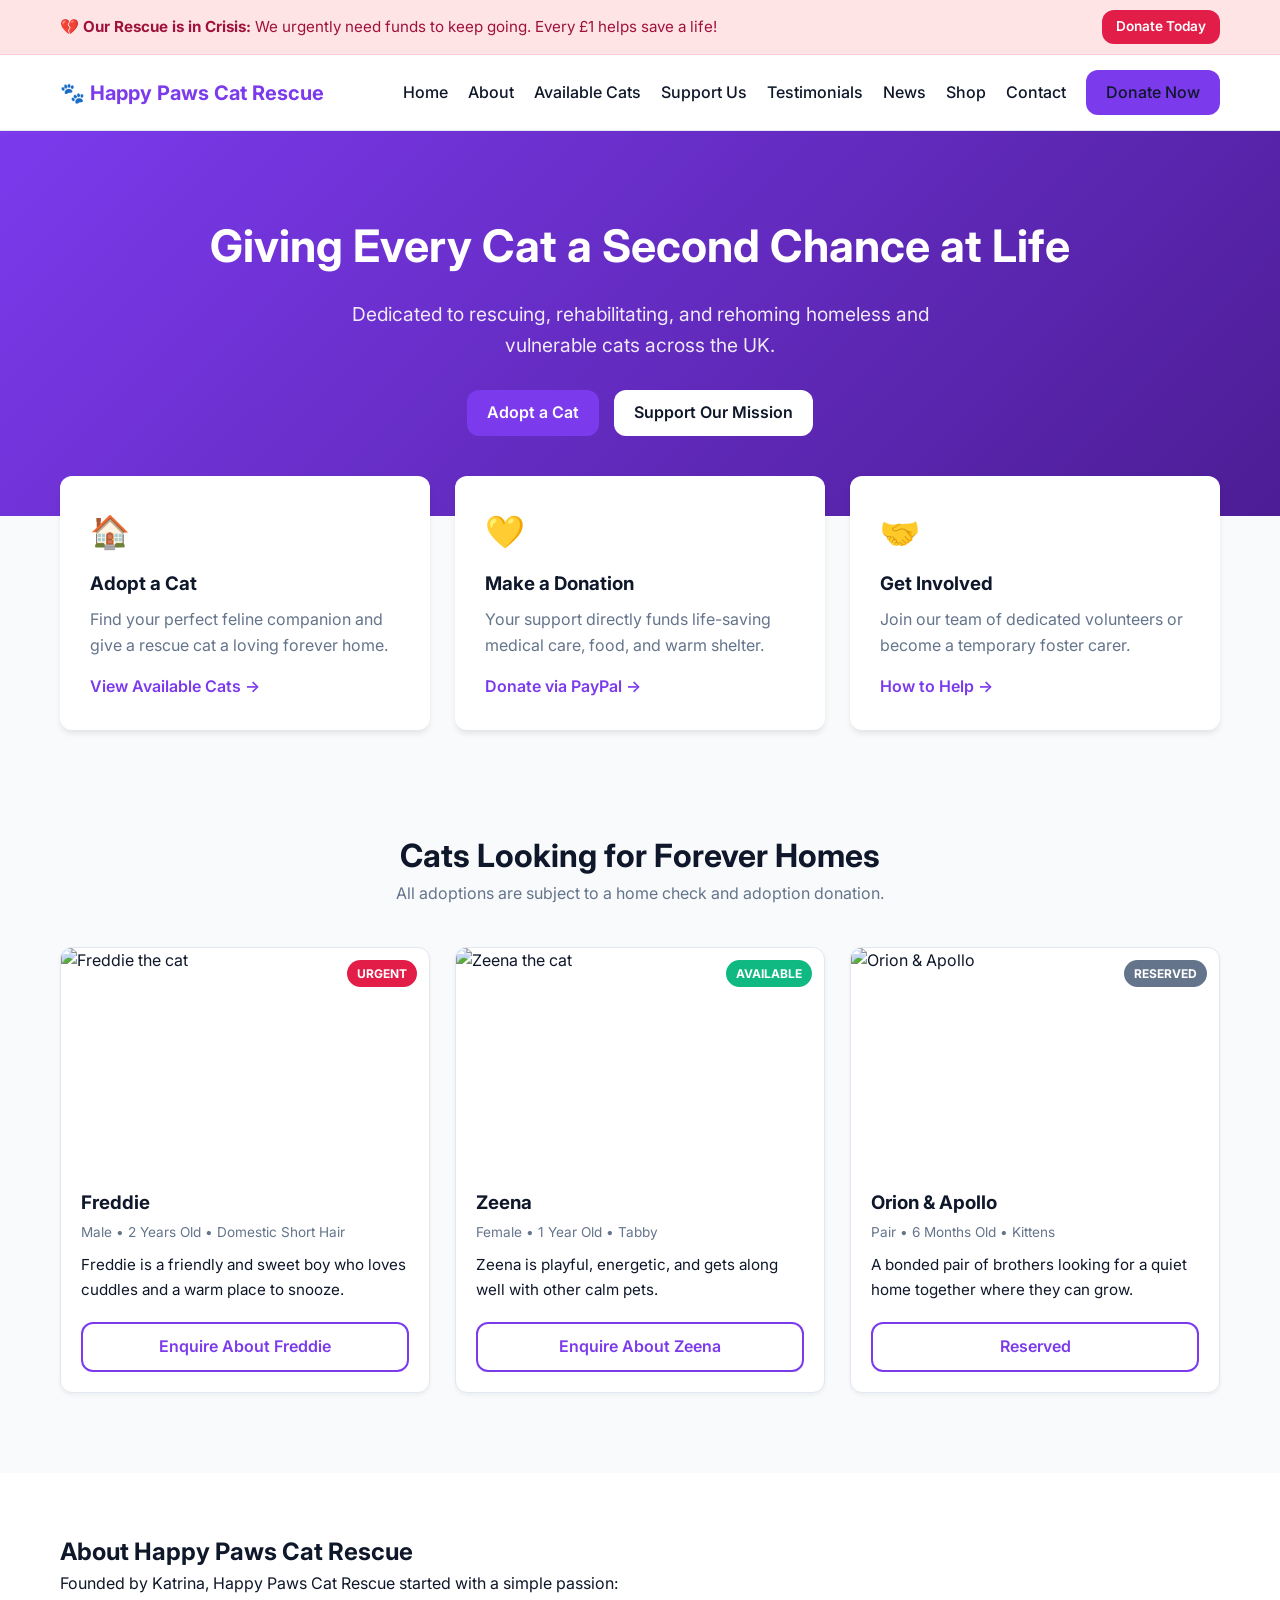
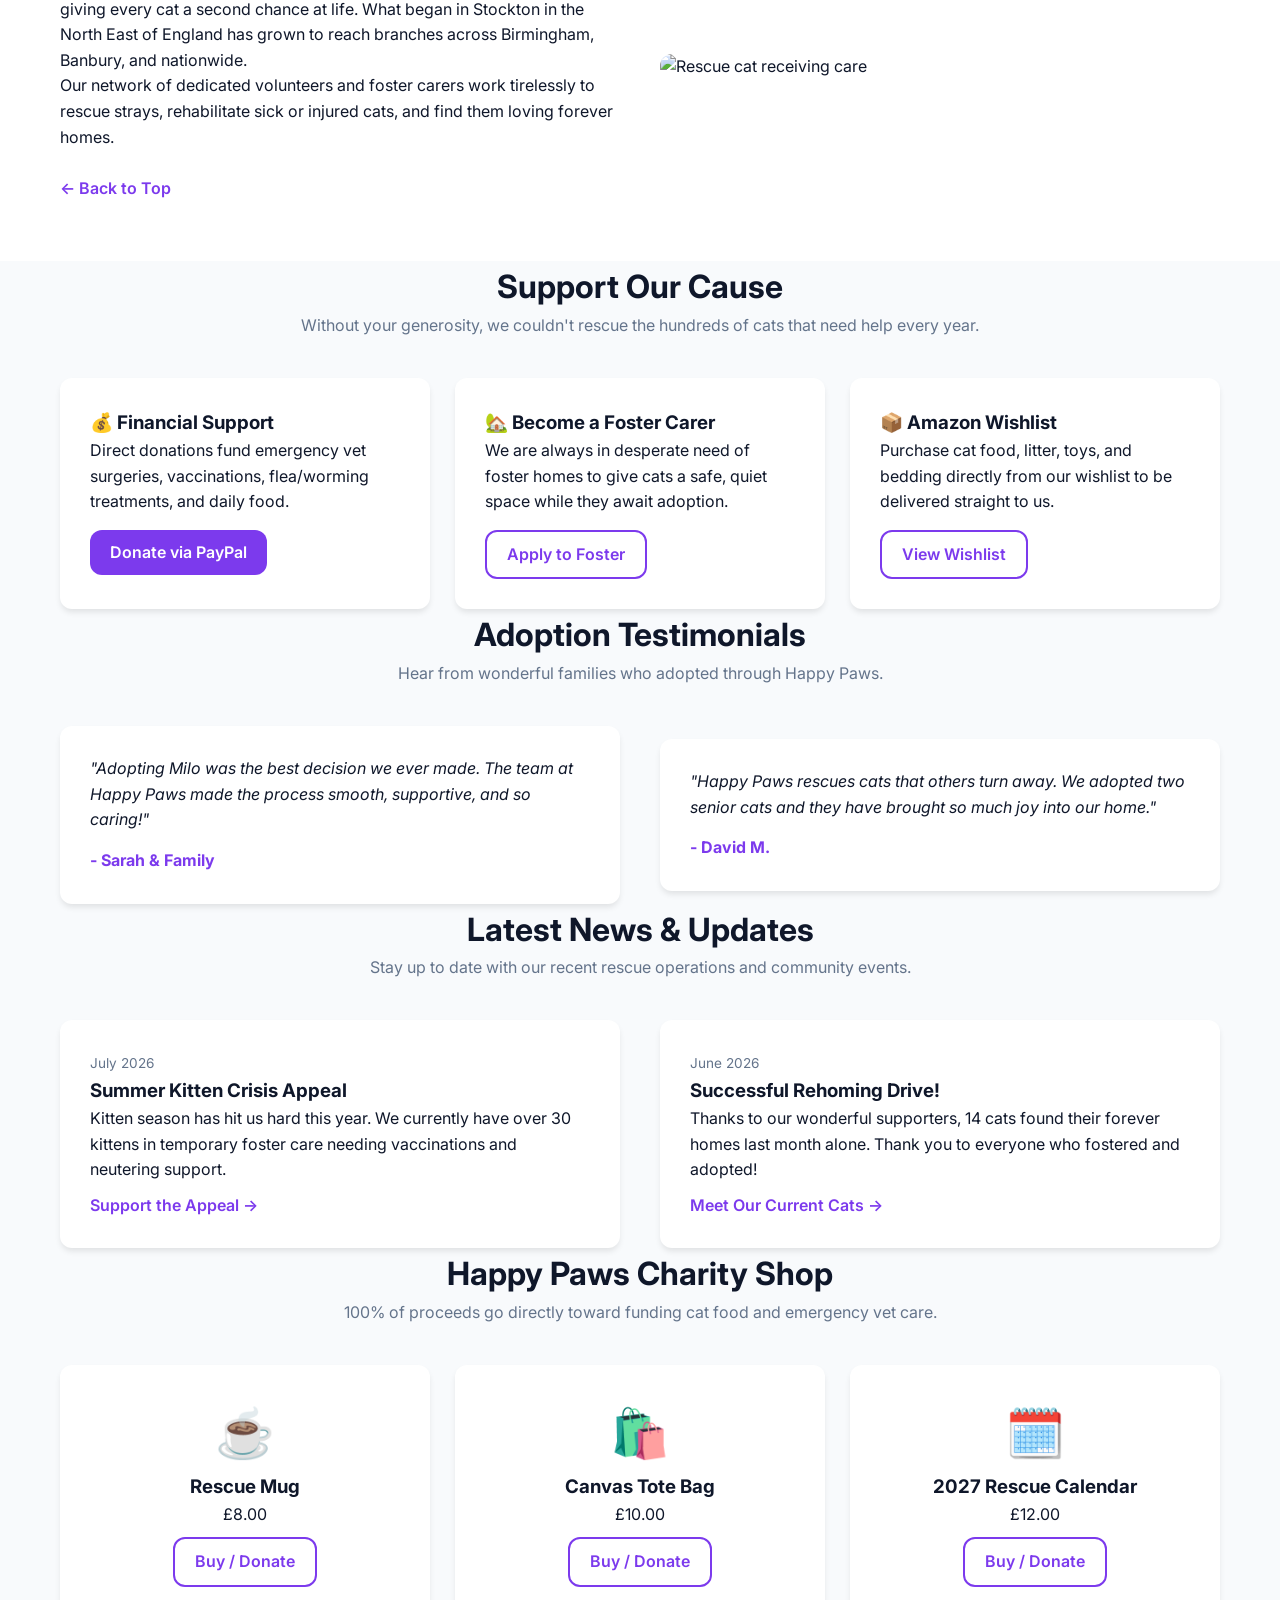
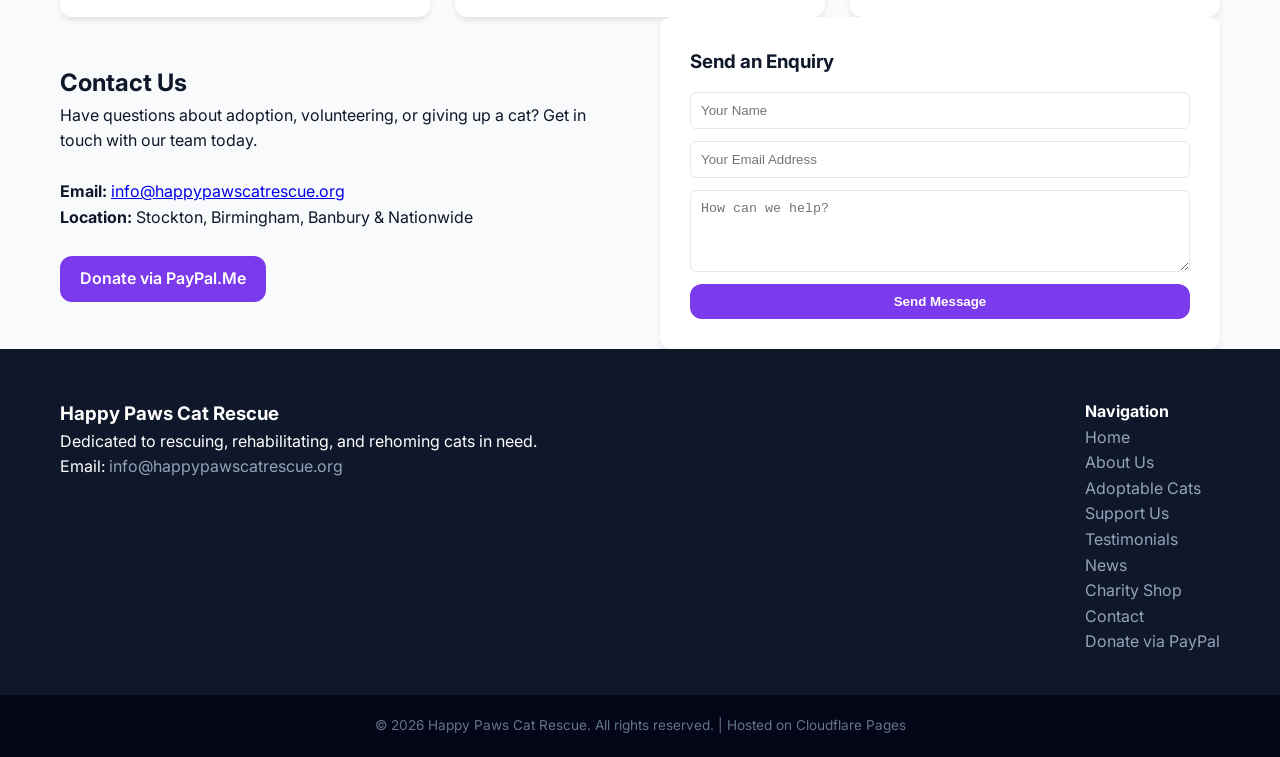
==== index.html @ 197e9fdb "Update index.html" ====
<!DOCTYPE html>
<html lang="en">
<head>
  <meta charset="UTF-8">
  <meta name="viewport" content="width=device-width, initial-scale=1.0">
  <title>Happy Paws Cat Rescue | Helping Cats in Need</title>
  <link rel="stylesheet" href="style.css">
  <link rel="preconnect" href="https://fonts.googleapis.com">
  <link rel="preconnect" href="https://fonts.gstatic.com" crossorigin>
  <link href="https://fonts.googleapis.com/css2?family=Inter:wght@400;500;600;700&display=swap" rel="stylesheet">
</head>
<body>

  <!-- Top Emergency/Crisis Banner -->
  <div class="crisis-banner">
    <div class="container crisis-content">
      <span>💔 <strong>Our Rescue is in Crisis:</strong> We urgently need funds to keep going. Every £1 helps save a life!</span>
      <a href="https://www.paypal.com/paypalme/stocktoncatrescue" target="_blank" rel="noopener noreferrer" class="btn btn-urgent">Donate Today</a>
    </div>
  </div>

  <!-- Header / Navigation -->
  <header class="navbar">
    <div class="container nav-container">
      <a href="#home" class="logo">
        <span class="logo-icon">🐾</span> Happy Paws Cat Rescue
      </a>
      <nav>
        <ul class="nav-links">
          <li><a href="#home">Home</a></li>
          <li><a href="#about">About</a></li>
          <li><a href="#cats">Available Cats</a></li>
          <li><a href="#support">Support Us</a></li>
          <li><a href="#testimonials">Testimonials</a></li>
          <li><a href="#news">News</a></li>
          <li><a href="#shop">Shop</a></li>
          <li><a href="#contact">Contact</a></li>
          <li><a href="https://www.paypal.com/paypalme/stocktoncatrescue" target="_blank" rel="noopener noreferrer" class="btn btn-primary">Donate Now</a></li>
        </ul>
      </nav>
    </div>
  </header>

  <!-- Hero / Home Section -->
  <section id="home" class="hero">
    <div class="container hero-content">
      <h1>Giving Every Cat a Second Chance at Life</h1>
      <p>Dedicated to rescuing, rehabilitating, and rehoming homeless and vulnerable cats across the UK.</p>
      <div class="hero-actions">
        <a href="#cats" class="btn btn-primary btn-large">Adopt a Cat</a>
        <a href="https://www.paypal.com/paypalme/stocktoncatrescue" target="_blank" rel="noopener noreferrer" class="btn btn-secondary btn-large">Support Our Mission</a>
      </div>
    </div>
  </section>

  <!-- Quick Impact / Action Cards -->
  <section class="impact-cards">
    <div class="container grid-3">
      <div class="card action-card">
        <div class="icon">🏠</div>
        <h3>Adopt a Cat</h3>
        <p>Find your perfect feline companion and give a rescue cat a loving forever home.</p>
        <a href="#cats" class="card-link">View Available Cats &rarr;</a>
      </div>
      <div class="card action-card">
        <div class="icon">💛</div>
        <h3>Make a Donation</h3>
        <p>Your support directly funds life-saving medical care, food, and warm shelter.</p>
        <a href="https://www.paypal.com/paypalme/stocktoncatrescue" target="_blank" rel="noopener noreferrer" class="card-link">Donate via PayPal &rarr;</a>
      </div>
      <div class="card action-card">
        <div class="icon">🤝</div>
        <h3>Get Involved</h3>
        <p>Join our team of dedicated volunteers or become a temporary foster carer.</p>
        <a href="#support" class="card-link">How to Help &rarr;</a>
      </div>
    </div>
  </section>

  <!-- Available Cats Section -->
  <section id="cats" class="cats-section">
    <div class="container">
      <div class="section-header">
        <h2>Cats Looking for Forever Homes</h2>
        <p>All adoptions are subject to a home check and adoption donation.</p>
      </div>

      <div class="grid-3">
        <!-- Cat Card 1 -->
        <div class="cat-card">
          <div class="cat-image-wrapper">
            <span class="badge badge-urgent">Urgent</span>
            <img src="https://images.unsplash.com/photo-1514888286974-6c03e2ca1dba?auto=format&fit=crop&w=600&q=80" alt="Freddie the cat">
          </div>
          <div class="cat-details">
            <h3>Freddie</h3>
            <p class="cat-meta">Male • 2 Years Old • Domestic Short Hair</p>
            <p class="cat-desc">Freddie is a friendly and sweet boy who loves cuddles and a warm place to snooze.</p>
            <a href="#contact" class="btn btn-outline full-width">Enquire About Freddie</a>
          </div>
        </div>

        <!-- Cat Card 2 -->
        <div class="cat-card">
          <div class="cat-image-wrapper">
            <span class="badge badge-available">Available</span>
            <img src="https://images.unsplash.com/photo-1573865526739-10659fec78a5?auto=format&fit=crop&w=600&q=80" alt="Zeena the cat">
          </div>
          <div class="cat-details">
            <h3>Zeena</h3>
            <p class="cat-meta">Female • 1 Year Old • Tabby</p>
            <p class="cat-desc">Zeena is playful, energetic, and gets along well with other calm pets.</p>
            <a href="#contact" class="btn btn-outline full-width">Enquire About Zeena</a>
          </div>
        </div>

        <!-- Cat Card 3 -->
        <div class="cat-card">
          <div class="cat-image-wrapper">
            <span class="badge badge-reserved">Reserved</span>
            <img src="https://images.unsplash.com/photo-1533738363-b7f9aef128ce?auto=format&fit=crop&w=600&q=80" alt="Orion & Apollo">
          </div>
          <div class="cat-details">
            <h3>Orion & Apollo</h3>
            <p class="cat-meta">Pair • 6 Months Old • Kittens</p>
            <p class="cat-desc">A bonded pair of brothers looking for a quiet home together where they can grow.</p>
            <a href="#contact" class="btn btn-outline full-width disabled">Reserved</a>
          </div>
        </div>
      </div>
    </div>
  </section>

  <!-- About Section -->
  <section id="about" class="about-section">
    <div class="container grid-2">
      <div class="about-text">
        <h2>About Happy Paws Cat Rescue</h2>
        <p>Founded by Katrina, Happy Paws Cat Rescue started with a simple passion: giving every cat a second chance at life. What began in Stockton in the North East of England has grown to reach branches across Birmingham, Banbury, and nationwide.</p>
        <p>Our network of dedicated volunteers and foster carers work tirelessly to rescue strays, rehabilitate sick or injured cats, and find them loving forever homes.</p>
        <br>
        <a href="#home" class="card-link">&larr; Back to Top</a>
      </div>
      <div class="about-image">
        <img src="https://images.unsplash.com/photo-1548802673-380ab8ebc7b7?auto=format&fit=crop&w=800&q=80" alt="Rescue cat receiving care">
      </div>
    </div>
  </section>

  <!-- Support Section -->
  <section id="support" class="content-section light-bg">
    <div class="container">
      <div class="section-header">
        <h2>Support Our Cause</h2>
        <p>Without your generosity, we couldn't rescue the hundreds of cats that need help every year.</p>
      </div>
      <div class="grid-3">
        <div class="card">
          <h3>💰 Financial Support</h3>
          <p>Direct donations fund emergency vet surgeries, vaccinations, flea/worming treatments, and daily food.</p>
          <a href="https://www.paypal.com/paypalme/stocktoncatrescue" target="_blank" rel="noopener noreferrer" class="btn btn-primary" style="margin-top:15px;">Donate via PayPal</a>
        </div>
        <div class="card">
          <h3>🏡 Become a Foster Carer</h3>
          <p>We are always in desperate need of foster homes to give cats a safe, quiet space while they await adoption.</p>
          <a href="#contact" class="btn btn-outline" style="margin-top:15px;">Apply to Foster</a>
        </div>
        <div class="card">
          <h3>📦 Amazon Wishlist</h3>
          <p>Purchase cat food, litter, toys, and bedding directly from our wishlist to be delivered straight to us.</p>
          <a href="#contact" class="btn btn-outline" style="margin-top:15px;">View Wishlist</a>
        </div>
      </div>
    </div>
  </section>

  <!-- Testimonials Section -->
  <section id="testimonials" class="content-section">
    <div class="container">
      <div class="section-header">
        <h2>Adoption Testimonials</h2>
        <p>Hear from wonderful families who adopted through Happy Paws.</p>
      </div>
      <div class="grid-2">
        <div class="card">
          <p><em>"Adopting Milo was the best decision we ever made. The team at Happy Paws made the process smooth, supportive, and so caring!"</em></p>
          <p style="margin-top: 15px; font-weight: bold; color: var(--primary-color);">- Sarah & Family</p>
        </div>
        <div class="card">
          <p><em>"Happy Paws rescues cats that others turn away. We adopted two senior cats and they have brought so much joy into our home."</em></p>
          <p style="margin-top: 15px; font-weight: bold; color: var(--primary-color);">- David M.</p>
        </div>
      </div>
    </div>
  </section>

  <!-- News Section -->
  <section id="news" class="content-section light-bg">
    <div class="container">
      <div class="section-header">
        <h2>Latest News & Updates</h2>
        <p>Stay up to date with our recent rescue operations and community events.</p>
      </div>
      <div class="grid-2">
        <div class="card">
          <span class="cat-meta">July 2026</span>
          <h3>Summer Kitten Crisis Appeal</h3>
          <p>Kitten season has hit us hard this year. We currently have over 30 kittens in temporary foster care needing vaccinations and neutering support.</p>
          <a href="https://www.paypal.com/paypalme/stocktoncatrescue" target="_blank" rel="noopener noreferrer" class="card-link" style="margin-top:10px; display:inline-block;">Support the Appeal &rarr;</a>
        </div>
        <div class="card">
          <span class="cat-meta">June 2026</span>
          <h3>Successful Rehoming Drive!</h3>
          <p>Thanks to our wonderful supporters, 14 cats found their forever homes last month alone. Thank you to everyone who fostered and adopted!</p>
          <a href="#cats" class="card-link" style="margin-top:10px; display:inline-block;">Meet Our Current Cats &rarr;</a>
        </div>
      </div>
    </div>
  </section>

  <!-- Shop Section -->
  <section id="shop" class="content-section">
    <div class="container">
      <div class="section-header">
        <h2>Happy Paws Charity Shop</h2>
        <p>100% of proceeds go directly toward funding cat food and emergency vet care.</p>
      </div>
      <div class="grid-3">
        <div class="card" style="text-align: center;">
          <div style="font-size: 3rem;">☕</div>
          <h3>Rescue Mug</h3>
          <p>£8.00</p>
          <a href="https://www.paypal.com/paypalme/stocktoncatrescue" target="_blank" rel="noopener noreferrer" class="btn btn-outline" style="margin-top:10px;">Buy / Donate</a>
        </div>
        <div class="card" style="text-align: center;">
          <div style="font-size: 3rem;">🛍️</div>
          <h3>Canvas Tote Bag</h3>
          <p>£10.00</p>
          <a href="https://www.paypal.com/paypalme/stocktoncatrescue" target="_blank" rel="noopener noreferrer" class="btn btn-outline" style="margin-top:10px;">Buy / Donate</a>
        </div>
        <div class="card" style="text-align: center;">
          <div style="font-size: 3rem;">🗓️</div>
          <h3>2027 Rescue Calendar</h3>
          <p>£12.00</p>
          <a href="https://www.paypal.com/paypalme/stocktoncatrescue" target="_blank" rel="noopener noreferrer" class="btn btn-outline" style="margin-top:10px;">Buy / Donate</a>
        </div>
      </div>
    </div>
  </section>

  <!-- Contact Section -->
  <section id="contact" class="content-section light-bg">
    <div class="container grid-2">
      <div>
        <h2>Contact Us</h2>
        <p>Have questions about adoption, volunteering, or giving up a cat? Get in touch with our team today.</p>
        <br>
        <p><strong>Email:</strong> <a href="mailto:info@happypawscatrescue.org">info@happypawscatrescue.org</a></p>
        <p><strong>Location:</strong> Stockton, Birmingham, Banbury & Nationwide</p>
        <br>
        <a href="https://www.paypal.com/paypalme/stocktoncatrescue" target="_blank" rel="noopener noreferrer" class="btn btn-primary">Donate via PayPal.Me</a>
      </div>
      <div class="card">
        <h3>Send an Enquiry</h3>
        <form style="display: flex; flex-direction: column; gap: 12px; margin-top: 15px;">
          <input type="text" placeholder="Your Name" style="padding: 10px; border: 1px solid var(--border-color); border-radius: 6px;" required>
          <input type="email" placeholder="Your Email Address" style="padding: 10px; border: 1px solid var(--border-color); border-radius: 6px;" required>
          <textarea rows="4" placeholder="How can we help?" style="padding: 10px; border: 1px solid var(--border-color); border-radius: 6px;" required></textarea>
          <button type="submit" class="btn btn-primary">Send Message</button>
        </form>
      </div>
    </div>
  </section>

  <!-- Footer -->
  <footer class="footer">
    <div class="container footer-content">
      <div class="footer-info">
        <h3>Happy Paws Cat Rescue</h3>
        <p>Dedicated to rescuing, rehabilitating, and rehoming cats in need.</p>
        <p>Email: <a href="mailto:info@happypawscatrescue.org">info@happypawscatrescue.org</a></p>
      </div>
      <div class="footer-links">
        <h4>Navigation</h4>
        <ul>
          <li><a href="#home">Home</a></li>
          <li><a href="#about">About Us</a></li>
          <li><a href="#cats">Adoptable Cats</a></li>
          <li><a href="#support">Support Us</a></li>
          <li><a href="#testimonials">Testimonials</a></li>
          <li><a href="#news">News</a></li>
          <li><a href="#shop">Charity Shop</a></li>
          <li><a href="#contact">Contact</a></li>
          <li><a href="https://www.paypal.com/paypalme/stocktoncatrescue" target="_blank" rel="noopener noreferrer">Donate via PayPal</a></li>
        </ul>
      </div>
    </div>
    <div class="footer-bottom">
      <div class="container">
        <p>&copy; 2026 Happy Paws Cat Rescue. All rights reserved. | Hosted on Cloudflare Pages</p>
      </div>
    </div>
  </footer>

</body>
</html>
---- style.css ----
/* CSS Variables & Theme Setup */
:root {
  --primary-color: #7c3aed;
  --primary-hover: #6d28d9;
  --secondary-color: #06b6d4;
  --urgent-color: #e11d48;
  --urgent-hover: #be123c;
  --bg-light: #f8fafc;
  --text-dark: #0f172a;
  --text-muted: #64748b;
  --white: #ffffff;
  --border-color: #e2e8f0;
  --font-family: 'Inter', sans-serif;
  --radius: 12px;
}

* {
  box-sizing: border-box;
  margin: 0;
  padding: 0;
}

body {
  font-family: var(--font-family);
  color: var(--text-dark);
  background-color: var(--bg-light);
  line-height: 1.6;
}

.container {
  max-width: 1200px;
  margin: 0 auto;
  padding: 0 20px;
}

/* Crisis Banner */
.crisis-banner {
  background-color: #ffe4e6;
  border-bottom: 1px solid #fecdd3;
  padding: 10px 0;
  color: #9f1239;
  font-size: 0.95rem;
}

.crisis-content {
  display: flex;
  justify-content: space-between;
  align-items: center;
  flex-wrap: wrap;
  gap: 10px;
}

/* Buttons */
.btn {
  display: inline-block;
  padding: 10px 20px;
  border-radius: var(--radius);
  font-weight: 600;
  text-decoration: none;
  text-align: center;
  transition: background-color 0.2s ease;
  border: none;
  cursor: pointer;
}

.btn-primary { background: var(--primary-color); color: var(--white); }
.btn-primary:hover { background: var(--primary-hover); }

.btn-secondary { background: var(--white); color: var(--text-dark); }
.btn-secondary:hover { background: var(--border-color); }

.btn-urgent { background: var(--urgent-color); color: var(--white); padding: 6px 14px; font-size: 0.85rem; }
.btn-urgent:hover { background: var(--urgent-hover); }

.btn-outline { border: 2px solid var(--primary-color); color: var(--primary-color); background: transparent; }
.btn-outline:hover { background: var(--primary-color); color: var(--white); }

.full-width { width: 100%; }

/* Navigation */
.navbar {
  background: var(--white);
  border-bottom: 1px solid var(--border-color);
  padding: 15px 0;
  position: sticky;
  top: 0;
  z-index: 100;
}

.nav-container {
  display: flex;
  justify-content: space-between;
  align-items: center;
}

.logo {
  font-size: 1.25rem;
  font-weight: 700;
  color: var(--primary-color);
  text-decoration: none;
}

.nav-links {
  display: flex;
  list-style: none;
  gap: 20px;
  align-items: center;
}

.nav-links a {
  text-decoration: none;
  color: var(--text-dark);
  font-weight: 500;
}

/* Hero Section */
.hero {
  background: linear-gradient(135deg, #7c3aed 0%, #4c1d95 100%);
  color: var(--white);
  padding: 80px 0;
  text-align: center;
}

.hero h1 {
  font-size: 2.8rem;
  margin-bottom: 16px;
}

.hero p {
  font-size: 1.2rem;
  max-width: 600px;
  margin: 0 auto 30px auto;
  opacity: 0.9;
}

.hero-actions {
  display: flex;
  justify-content: center;
  gap: 15px;
}

/* Grids */
.grid-3 {
  display: grid;
  grid-template-columns: repeat(auto-fit, minmax(300px, 1fr));
  gap: 25px;
}

.grid-2 {
  display: grid;
  grid-template-columns: repeat(auto-fit, minmax(350px, 1fr));
  gap: 40px;
  align-items: center;
}

/* Impact Cards */
.impact-cards {
  margin-top: -40px;
  margin-bottom: 60px;
}

.card {
  background: var(--white);
  padding: 30px;
  border-radius: var(--radius);
  box-shadow: 0 4px 6px -1px rgba(0, 0, 0, 0.1);
}

.action-card .icon { font-size: 2rem; margin-bottom: 12px; }
.action-card h3 { margin-bottom: 8px; }
.action-card p { color: var(--text-muted); margin-bottom: 16px; }
.card-link { color: var(--primary-color); font-weight: 600; text-decoration: none; }

/* Cats Section */
.cats-section { padding: 40px 0; }
.section-header { text-align: center; margin-bottom: 40px; }
.section-header h2 { font-size: 2rem; }
.section-header p { color: var(--text-muted); }

.cat-card {
  background: var(--white);
  border-radius: var(--radius);
  overflow: hidden;
  box-shadow: 0 2px 4px rgba(0,0,0,0.05);
  border: 1px solid var(--border-color);
}

.cat-image-wrapper {
  position: relative;
  height: 220px;
}

.cat-image-wrapper img {
  width: 100%;
  height: 100%;
  object-fit: cover;
}

.badge {
  position: absolute;
  top: 12px;
  right: 12px;
  padding: 4px 10px;
  border-radius: 20px;
  font-size: 0.75rem;
  font-weight: 700;
  text-transform: uppercase;
}

.badge-urgent { background: var(--urgent-color); color: white; }
.badge-available { background: #10b981; color: white; }
.badge-reserved { background: #64748b; color: white; }

.cat-details { padding: 20px; }
.cat-details h3 { margin-bottom: 4px; }
.cat-meta { font-size: 0.85rem; color: var(--text-muted); margin-bottom: 10px; }
.cat-desc { margin-bottom: 20px; font-size: 0.95rem; }

/* About Section */
.about-section { padding: 60px 0; background: var(--white); margin-top: 40px; }
.about-image img { width: 100%; border-radius: var(--radius); }

/* Footer */
.footer { background: var(--text-dark); color: var(--white); padding-top: 50px; }
.footer-content { display: flex; justify-content: space-between; flex-wrap: wrap; gap: 30px; padding-bottom: 40px; }
.footer-links ul { list-style: none; }
.footer-links a, .footer-info a { color: #94a3b8; text-decoration: none; }
.footer-bottom { background: #020617; padding: 20px 0; text-align: center; font-size: 0.85rem; color: #64748b; }

/* Responsive adjustments */
@media (max-width: 768px) {
  .hero h1 { font-size: 2rem; }
  .nav-links { display: none; } /* Add a mobile hamburger menu JS script if expanding */
}
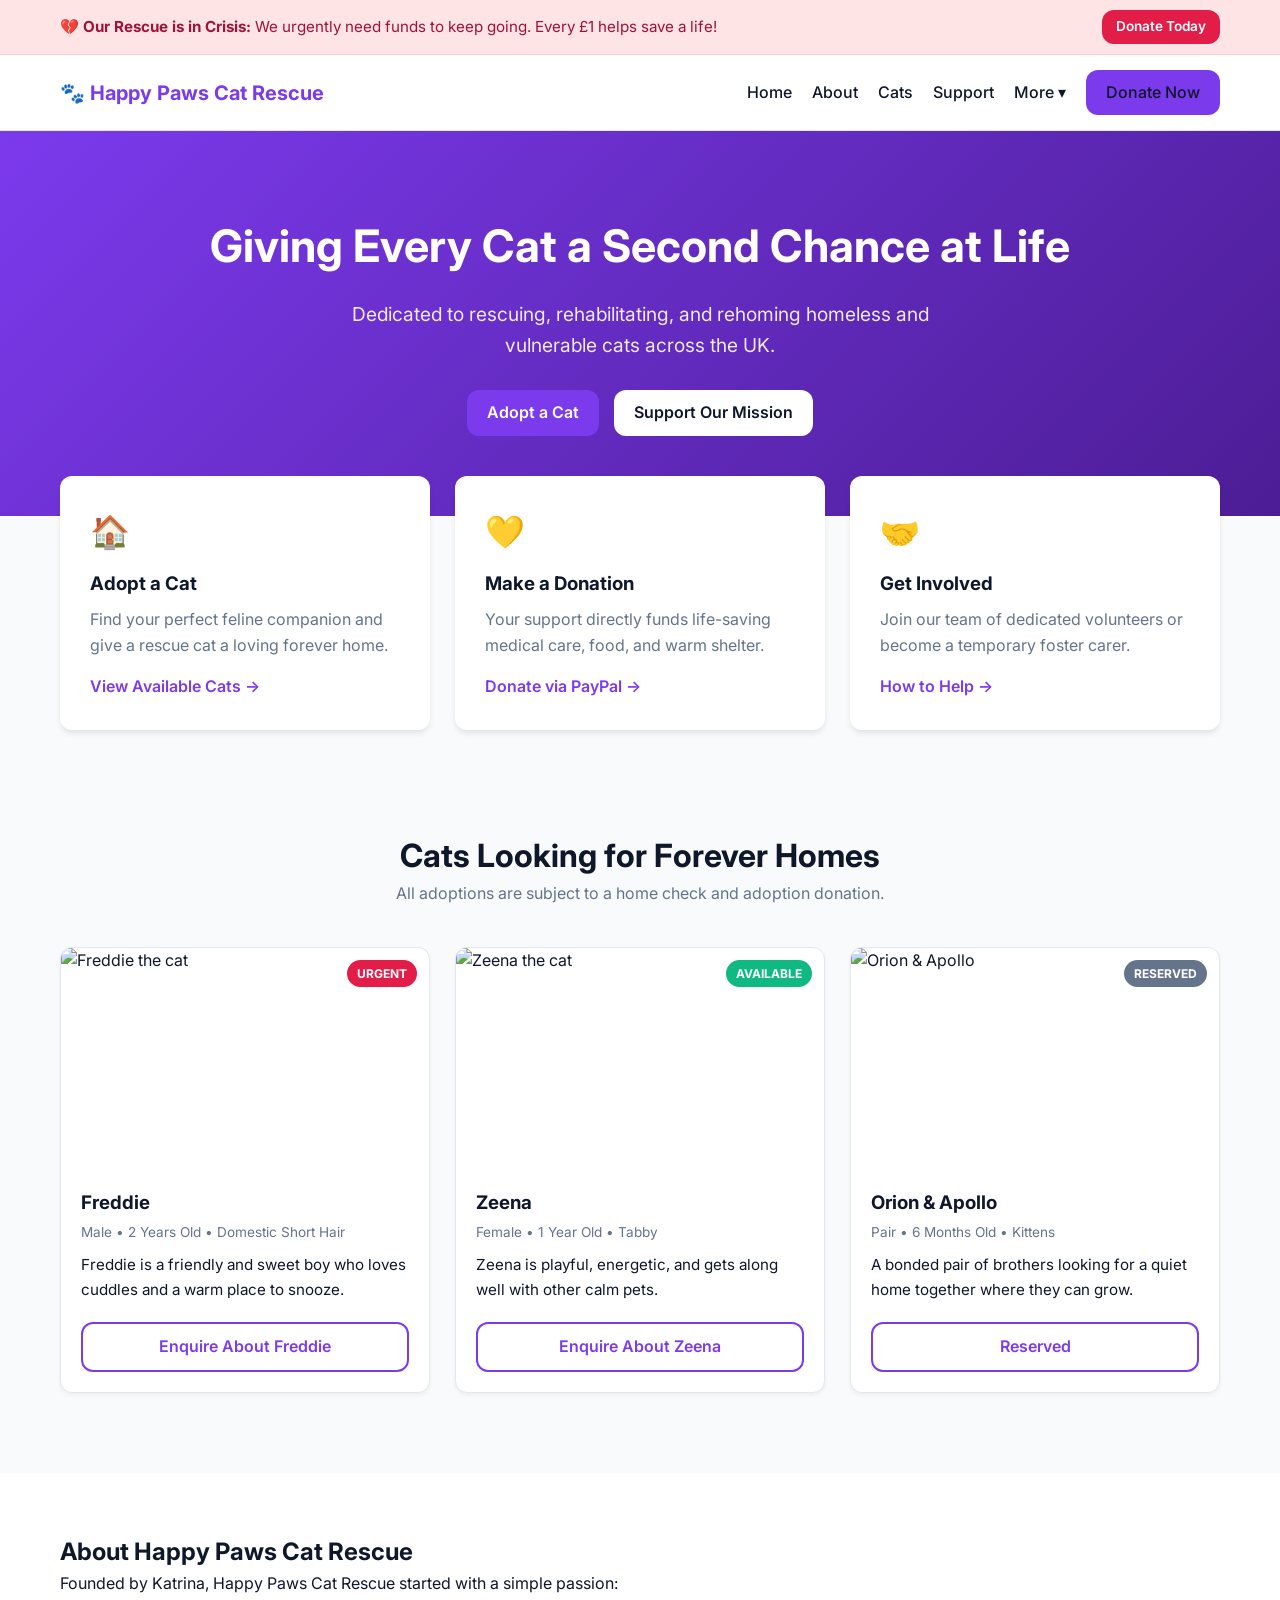
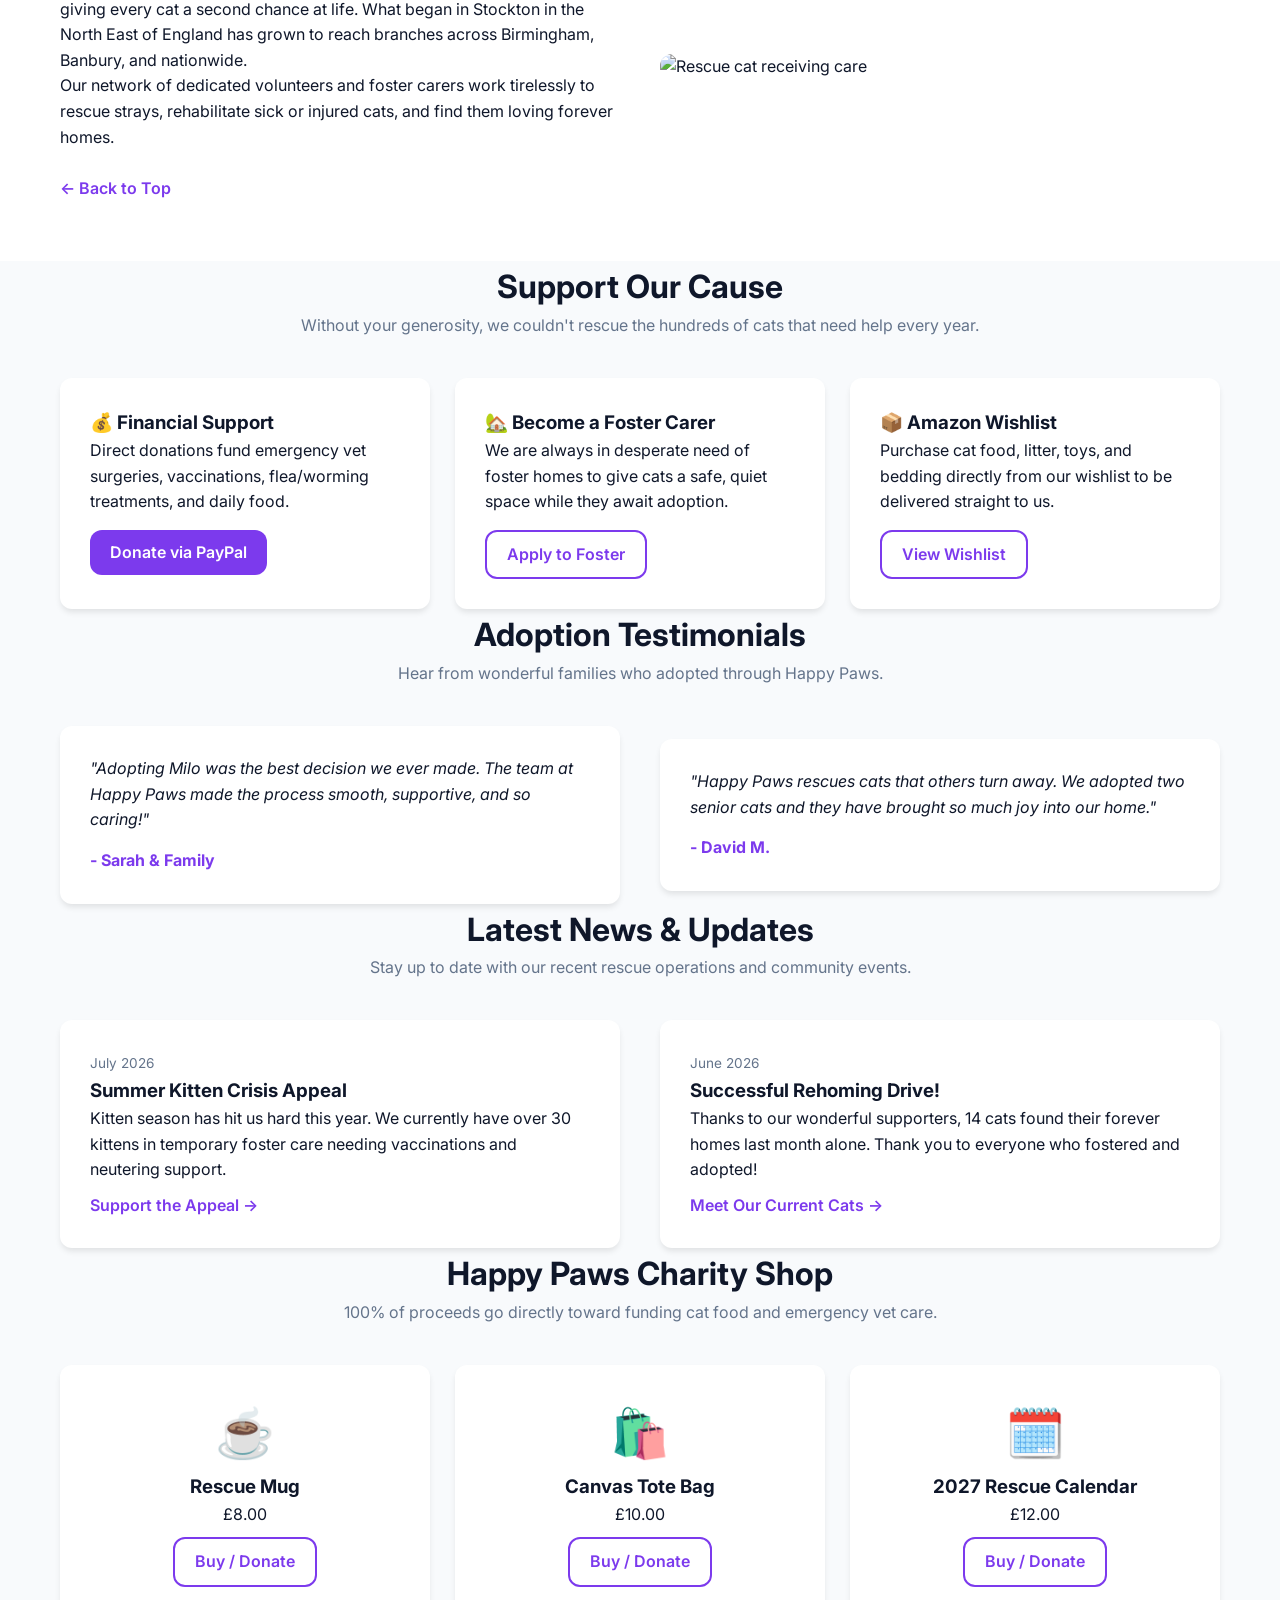
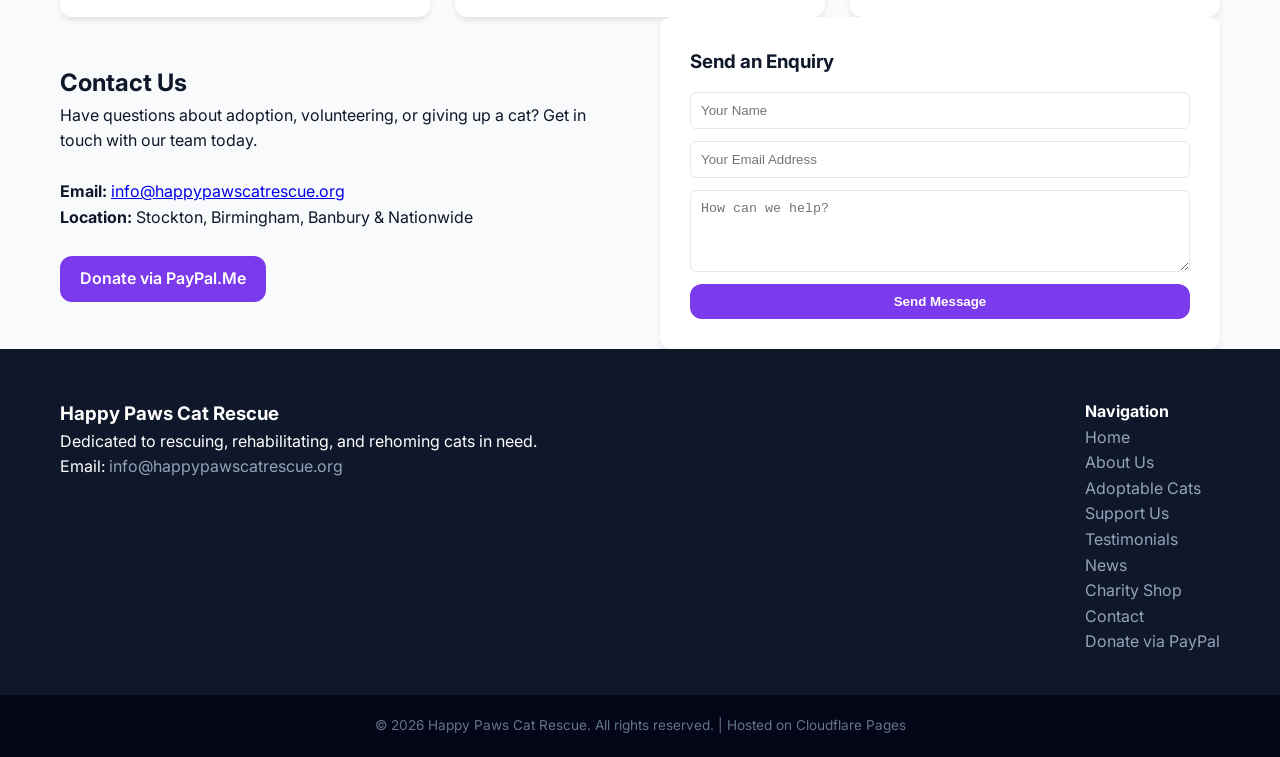
==== commit ad1fe348: "Update index.html" ====
--- a/index.html
+++ b/index.html
@@ -8,6 +8,50 @@
   <link rel="preconnect" href="https://fonts.googleapis.com">
   <link rel="preconnect" href="https://fonts.gstatic.com" crossorigin>
   <link href="https://fonts.googleapis.com/css2?family=Inter:wght@400;500;600;700&display=swap" rel="stylesheet">
+  <style>
+    /* Dropdown Navigation Menu Styles */
+    .nav-links li.dropdown {
+      position: relative;
+    }
+
+    .dropdown-menu {
+      display: none;
+      position: absolute;
+      top: 100%;
+      left: 0;
+      background-color: #ffffff;
+      min-width: 160px;
+      box-shadow: 0 4px 12px rgba(0, 0, 0, 0.15);
+      border-radius: 8px;
+      padding: 8px 0;
+      margin: 0;
+      list-style: none;
+      z-index: 1000;
+    }
+
+    .dropdown-menu li {
+      width: 100%;
+    }
+
+    .dropdown-menu li a {
+      display: block;
+      padding: 10px 16px;
+      color: #333333;
+      text-decoration: none;
+      white-space: nowrap;
+      font-weight: 500;
+    }
+
+    .dropdown-menu li a:hover {
+      background-color: #f5f5f5;
+      color: #e91e63;
+    }
+
+    /* Show dropdown on hover */
+    .nav-links li.dropdown:hover .dropdown-menu {
+      display: block;
+    }
+  </style>
 </head>
 <body>
 
@@ -29,12 +73,17 @@
         <ul class="nav-links">
           <li><a href="#home">Home</a></li>
           <li><a href="#about">About</a></li>
-          <li><a href="#cats">Available Cats</a></li>
-          <li><a href="#support">Support Us</a></li>
-          <li><a href="#testimonials">Testimonials</a></li>
-          <li><a href="#news">News</a></li>
-          <li><a href="#shop">Shop</a></li>
-          <li><a href="#contact">Contact</a></li>
+          <li><a href="#cats">Cats</a></li>
+          <li><a href="#support">Support</a></li>
+          <li class="dropdown">
+            <a href="javascript:void(0)" class="dropdown-toggle">More ▾</a>
+            <ul class="dropdown-menu">
+              <li><a href="#testimonials">Testimonials</a></li>
+              <li><a href="#news">News</a></li>
+              <li><a href="#shop">Shop</a></li>
+              <li><a href="#contact">Contact</a></li>
+            </ul>
+          </li>
           <li><a href="https://www.paypal.com/paypalme/stocktoncatrescue" target="_blank" rel="noopener noreferrer" class="btn btn-primary">Donate Now</a></li>
         </ul>
       </nav>
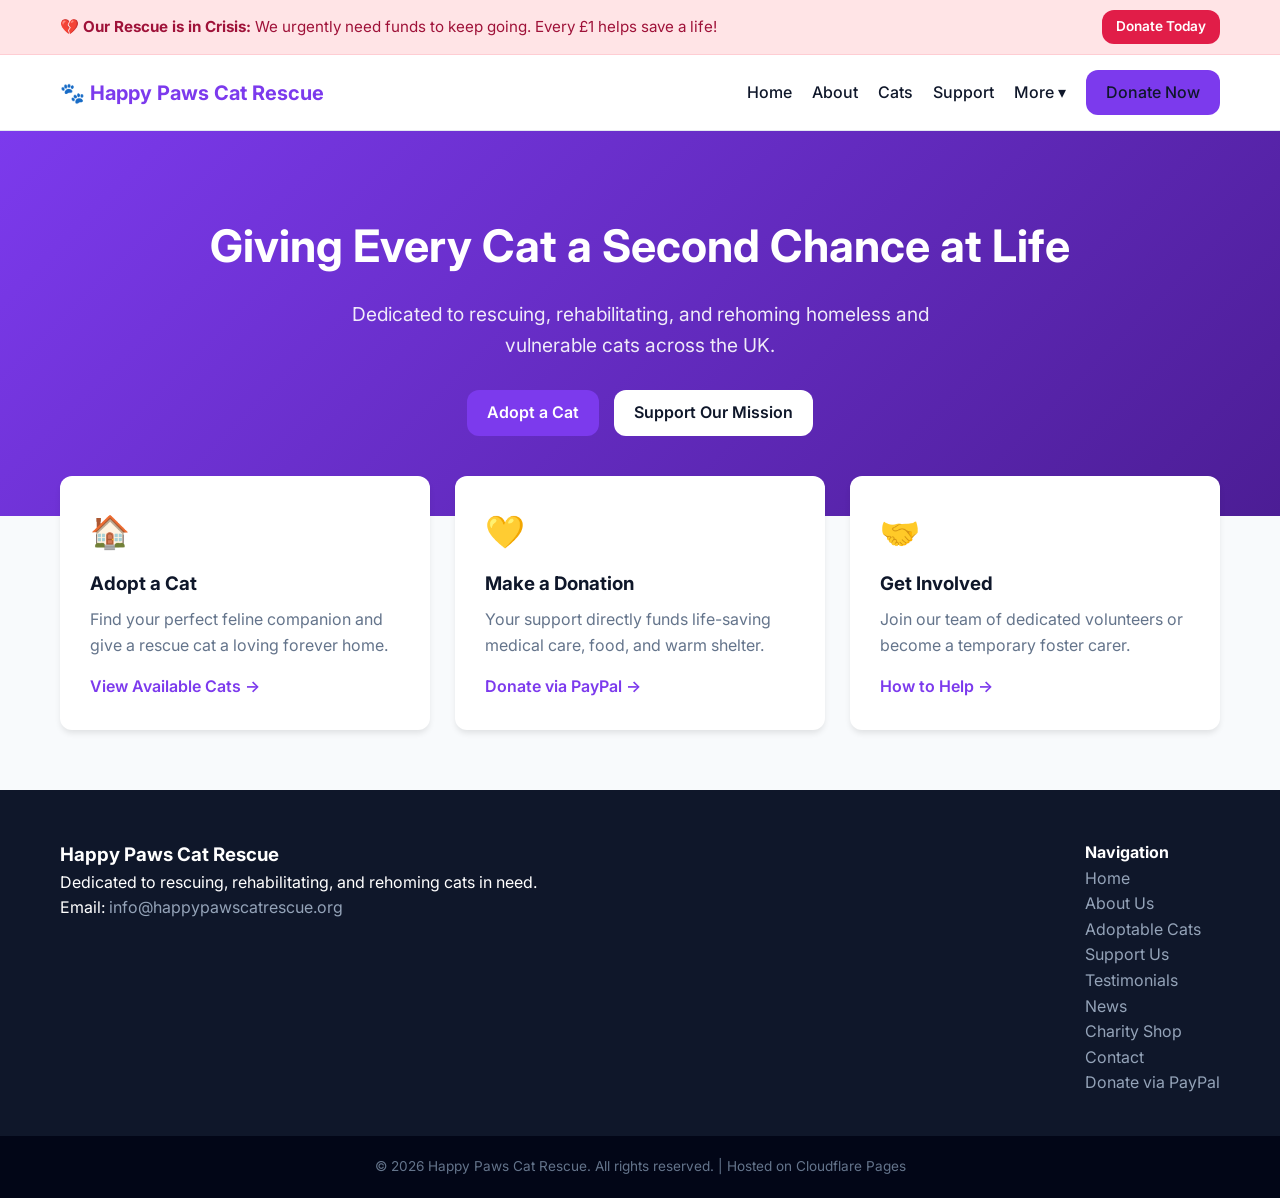
==== commit d6f5c7c5: "Update index.html" ====
--- a/index.html
+++ b/index.html
@@ -66,22 +66,22 @@
   <!-- Header / Navigation -->
   <header class="navbar">
     <div class="container nav-container">
-      <a href="#home" class="logo">
+      <a href="index.html" class="logo">
         <span class="logo-icon">🐾</span> Happy Paws Cat Rescue
       </a>
       <nav>
         <ul class="nav-links">
-          <li><a href="#home">Home</a></li>
-          <li><a href="#about">About</a></li>
-          <li><a href="#cats">Cats</a></li>
-          <li><a href="#support">Support</a></li>
+          <li><a href="index.html">Home</a></li>
+          <li><a href="about.html">About</a></li>
+          <li><a href="cats.html">Cats</a></li>
+          <li><a href="support.html">Support</a></li>
           <li class="dropdown">
             <a href="javascript:void(0)" class="dropdown-toggle">More ▾</a>
             <ul class="dropdown-menu">
-              <li><a href="#testimonials">Testimonials</a></li>
-              <li><a href="#news">News</a></li>
-              <li><a href="#shop">Shop</a></li>
-              <li><a href="#contact">Contact</a></li>
+              <li><a href="testimonials.html">Testimonials</a></li>
+              <li><a href="news.html">News</a></li>
+              <li><a href="shop.html">Shop</a></li>
+              <li><a href="contact.html">Contact</a></li>
             </ul>
           </li>
           <li><a href="https://www.paypal.com/paypalme/stocktoncatrescue" target="_blank" rel="noopener noreferrer" class="btn btn-primary">Donate Now</a></li>
@@ -91,12 +91,12 @@
   </header>
 
   <!-- Hero / Home Section -->
-  <section id="home" class="hero">
+  <section class="hero">
     <div class="container hero-content">
       <h1>Giving Every Cat a Second Chance at Life</h1>
       <p>Dedicated to rescuing, rehabilitating, and rehoming homeless and vulnerable cats across the UK.</p>
       <div class="hero-actions">
-        <a href="#cats" class="btn btn-primary btn-large">Adopt a Cat</a>
+        <a href="cats.html" class="btn btn-primary btn-large">Adopt a Cat</a>
         <a href="https://www.paypal.com/paypalme/stocktoncatrescue" target="_blank" rel="noopener noreferrer" class="btn btn-secondary btn-large">Support Our Mission</a>
       </div>
     </div>
@@ -109,7 +109,7 @@
         <div class="icon">🏠</div>
         <h3>Adopt a Cat</h3>
         <p>Find your perfect feline companion and give a rescue cat a loving forever home.</p>
-        <a href="#cats" class="card-link">View Available Cats &rarr;</a>
+        <a href="cats.html" class="card-link">View Available Cats &rarr;</a>
       </div>
       <div class="card action-card">
         <div class="icon">💛</div>
@@ -121,202 +121,7 @@
         <div class="icon">🤝</div>
         <h3>Get Involved</h3>
         <p>Join our team of dedicated volunteers or become a temporary foster carer.</p>
-        <a href="#support" class="card-link">How to Help &rarr;</a>
-      </div>
-    </div>
-  </section>
-
-  <!-- Available Cats Section -->
-  <section id="cats" class="cats-section">
-    <div class="container">
-      <div class="section-header">
-        <h2>Cats Looking for Forever Homes</h2>
-        <p>All adoptions are subject to a home check and adoption donation.</p>
-      </div>
-
-      <div class="grid-3">
-        <!-- Cat Card 1 -->
-        <div class="cat-card">
-          <div class="cat-image-wrapper">
-            <span class="badge badge-urgent">Urgent</span>
-            <img src="https://images.unsplash.com/photo-1514888286974-6c03e2ca1dba?auto=format&fit=crop&w=600&q=80" alt="Freddie the cat">
-          </div>
-          <div class="cat-details">
-            <h3>Freddie</h3>
-            <p class="cat-meta">Male • 2 Years Old • Domestic Short Hair</p>
-            <p class="cat-desc">Freddie is a friendly and sweet boy who loves cuddles and a warm place to snooze.</p>
-            <a href="#contact" class="btn btn-outline full-width">Enquire About Freddie</a>
-          </div>
-        </div>
-
-        <!-- Cat Card 2 -->
-        <div class="cat-card">
-          <div class="cat-image-wrapper">
-            <span class="badge badge-available">Available</span>
-            <img src="https://images.unsplash.com/photo-1573865526739-10659fec78a5?auto=format&fit=crop&w=600&q=80" alt="Zeena the cat">
-          </div>
-          <div class="cat-details">
-            <h3>Zeena</h3>
-            <p class="cat-meta">Female • 1 Year Old • Tabby</p>
-            <p class="cat-desc">Zeena is playful, energetic, and gets along well with other calm pets.</p>
-            <a href="#contact" class="btn btn-outline full-width">Enquire About Zeena</a>
-          </div>
-        </div>
-
-        <!-- Cat Card 3 -->
-        <div class="cat-card">
-          <div class="cat-image-wrapper">
-            <span class="badge badge-reserved">Reserved</span>
-            <img src="https://images.unsplash.com/photo-1533738363-b7f9aef128ce?auto=format&fit=crop&w=600&q=80" alt="Orion & Apollo">
-          </div>
-          <div class="cat-details">
-            <h3>Orion & Apollo</h3>
-            <p class="cat-meta">Pair • 6 Months Old • Kittens</p>
-            <p class="cat-desc">A bonded pair of brothers looking for a quiet home together where they can grow.</p>
-            <a href="#contact" class="btn btn-outline full-width disabled">Reserved</a>
-          </div>
-        </div>
-      </div>
-    </div>
-  </section>
-
-  <!-- About Section -->
-  <section id="about" class="about-section">
-    <div class="container grid-2">
-      <div class="about-text">
-        <h2>About Happy Paws Cat Rescue</h2>
-        <p>Founded by Katrina, Happy Paws Cat Rescue started with a simple passion: giving every cat a second chance at life. What began in Stockton in the North East of England has grown to reach branches across Birmingham, Banbury, and nationwide.</p>
-        <p>Our network of dedicated volunteers and foster carers work tirelessly to rescue strays, rehabilitate sick or injured cats, and find them loving forever homes.</p>
-        <br>
-        <a href="#home" class="card-link">&larr; Back to Top</a>
-      </div>
-      <div class="about-image">
-        <img src="https://images.unsplash.com/photo-1548802673-380ab8ebc7b7?auto=format&fit=crop&w=800&q=80" alt="Rescue cat receiving care">
-      </div>
-    </div>
-  </section>
-
-  <!-- Support Section -->
-  <section id="support" class="content-section light-bg">
-    <div class="container">
-      <div class="section-header">
-        <h2>Support Our Cause</h2>
-        <p>Without your generosity, we couldn't rescue the hundreds of cats that need help every year.</p>
-      </div>
-      <div class="grid-3">
-        <div class="card">
-          <h3>💰 Financial Support</h3>
-          <p>Direct donations fund emergency vet surgeries, vaccinations, flea/worming treatments, and daily food.</p>
-          <a href="https://www.paypal.com/paypalme/stocktoncatrescue" target="_blank" rel="noopener noreferrer" class="btn btn-primary" style="margin-top:15px;">Donate via PayPal</a>
-        </div>
-        <div class="card">
-          <h3>🏡 Become a Foster Carer</h3>
-          <p>We are always in desperate need of foster homes to give cats a safe, quiet space while they await adoption.</p>
-          <a href="#contact" class="btn btn-outline" style="margin-top:15px;">Apply to Foster</a>
-        </div>
-        <div class="card">
-          <h3>📦 Amazon Wishlist</h3>
-          <p>Purchase cat food, litter, toys, and bedding directly from our wishlist to be delivered straight to us.</p>
-          <a href="#contact" class="btn btn-outline" style="margin-top:15px;">View Wishlist</a>
-        </div>
-      </div>
-    </div>
-  </section>
-
-  <!-- Testimonials Section -->
-  <section id="testimonials" class="content-section">
-    <div class="container">
-      <div class="section-header">
-        <h2>Adoption Testimonials</h2>
-        <p>Hear from wonderful families who adopted through Happy Paws.</p>
-      </div>
-      <div class="grid-2">
-        <div class="card">
-          <p><em>"Adopting Milo was the best decision we ever made. The team at Happy Paws made the process smooth, supportive, and so caring!"</em></p>
-          <p style="margin-top: 15px; font-weight: bold; color: var(--primary-color);">- Sarah & Family</p>
-        </div>
-        <div class="card">
-          <p><em>"Happy Paws rescues cats that others turn away. We adopted two senior cats and they have brought so much joy into our home."</em></p>
-          <p style="margin-top: 15px; font-weight: bold; color: var(--primary-color);">- David M.</p>
-        </div>
-      </div>
-    </div>
-  </section>
-
-  <!-- News Section -->
-  <section id="news" class="content-section light-bg">
-    <div class="container">
-      <div class="section-header">
-        <h2>Latest News & Updates</h2>
-        <p>Stay up to date with our recent rescue operations and community events.</p>
-      </div>
-      <div class="grid-2">
-        <div class="card">
-          <span class="cat-meta">July 2026</span>
-          <h3>Summer Kitten Crisis Appeal</h3>
-          <p>Kitten season has hit us hard this year. We currently have over 30 kittens in temporary foster care needing vaccinations and neutering support.</p>
-          <a href="https://www.paypal.com/paypalme/stocktoncatrescue" target="_blank" rel="noopener noreferrer" class="card-link" style="margin-top:10px; display:inline-block;">Support the Appeal &rarr;</a>
-        </div>
-        <div class="card">
-          <span class="cat-meta">June 2026</span>
-          <h3>Successful Rehoming Drive!</h3>
-          <p>Thanks to our wonderful supporters, 14 cats found their forever homes last month alone. Thank you to everyone who fostered and adopted!</p>
-          <a href="#cats" class="card-link" style="margin-top:10px; display:inline-block;">Meet Our Current Cats &rarr;</a>
-        </div>
-      </div>
-    </div>
-  </section>
-
-  <!-- Shop Section -->
-  <section id="shop" class="content-section">
-    <div class="container">
-      <div class="section-header">
-        <h2>Happy Paws Charity Shop</h2>
-        <p>100% of proceeds go directly toward funding cat food and emergency vet care.</p>
-      </div>
-      <div class="grid-3">
-        <div class="card" style="text-align: center;">
-          <div style="font-size: 3rem;">☕</div>
-          <h3>Rescue Mug</h3>
-          <p>£8.00</p>
-          <a href="https://www.paypal.com/paypalme/stocktoncatrescue" target="_blank" rel="noopener noreferrer" class="btn btn-outline" style="margin-top:10px;">Buy / Donate</a>
-        </div>
-        <div class="card" style="text-align: center;">
-          <div style="font-size: 3rem;">🛍️</div>
-          <h3>Canvas Tote Bag</h3>
-          <p>£10.00</p>
-          <a href="https://www.paypal.com/paypalme/stocktoncatrescue" target="_blank" rel="noopener noreferrer" class="btn btn-outline" style="margin-top:10px;">Buy / Donate</a>
-        </div>
-        <div class="card" style="text-align: center;">
-          <div style="font-size: 3rem;">🗓️</div>
-          <h3>2027 Rescue Calendar</h3>
-          <p>£12.00</p>
-          <a href="https://www.paypal.com/paypalme/stocktoncatrescue" target="_blank" rel="noopener noreferrer" class="btn btn-outline" style="margin-top:10px;">Buy / Donate</a>
-        </div>
-      </div>
-    </div>
-  </section>
-
-  <!-- Contact Section -->
-  <section id="contact" class="content-section light-bg">
-    <div class="container grid-2">
-      <div>
-        <h2>Contact Us</h2>
-        <p>Have questions about adoption, volunteering, or giving up a cat? Get in touch with our team today.</p>
-        <br>
-        <p><strong>Email:</strong> <a href="mailto:info@happypawscatrescue.org">info@happypawscatrescue.org</a></p>
-        <p><strong>Location:</strong> Stockton, Birmingham, Banbury & Nationwide</p>
-        <br>
-        <a href="https://www.paypal.com/paypalme/stocktoncatrescue" target="_blank" rel="noopener noreferrer" class="btn btn-primary">Donate via PayPal.Me</a>
-      </div>
-      <div class="card">
-        <h3>Send an Enquiry</h3>
-        <form style="display: flex; flex-direction: column; gap: 12px; margin-top: 15px;">
-          <input type="text" placeholder="Your Name" style="padding: 10px; border: 1px solid var(--border-color); border-radius: 6px;" required>
-          <input type="email" placeholder="Your Email Address" style="padding: 10px; border: 1px solid var(--border-color); border-radius: 6px;" required>
-          <textarea rows="4" placeholder="How can we help?" style="padding: 10px; border: 1px solid var(--border-color); border-radius: 6px;" required></textarea>
-          <button type="submit" class="btn btn-primary">Send Message</button>
-        </form>
+        <a href="support.html" class="card-link">How to Help &rarr;</a>
       </div>
     </div>
   </section>
@@ -332,14 +137,14 @@
       <div class="footer-links">
         <h4>Navigation</h4>
         <ul>
-          <li><a href="#home">Home</a></li>
-          <li><a href="#about">About Us</a></li>
-          <li><a href="#cats">Adoptable Cats</a></li>
-          <li><a href="#support">Support Us</a></li>
-          <li><a href="#testimonials">Testimonials</a></li>
-          <li><a href="#news">News</a></li>
-          <li><a href="#shop">Charity Shop</a></li>
-          <li><a href="#contact">Contact</a></li>
+          <li><a href="index.html">Home</a></li>
+          <li><a href="about.html">About Us</a></li>
+          <li><a href="cats.html">Adoptable Cats</a></li>
+          <li><a href="support.html">Support Us</a></li>
+          <li><a href="testimonials.html">Testimonials</a></li>
+          <li><a href="news.html">News</a></li>
+          <li><a href="shop.html">Charity Shop</a></li>
+          <li><a href="contact.html">Contact</a></li>
           <li><a href="https://www.paypal.com/paypalme/stocktoncatrescue" target="_blank" rel="noopener noreferrer">Donate via PayPal</a></li>
         </ul>
       </div>
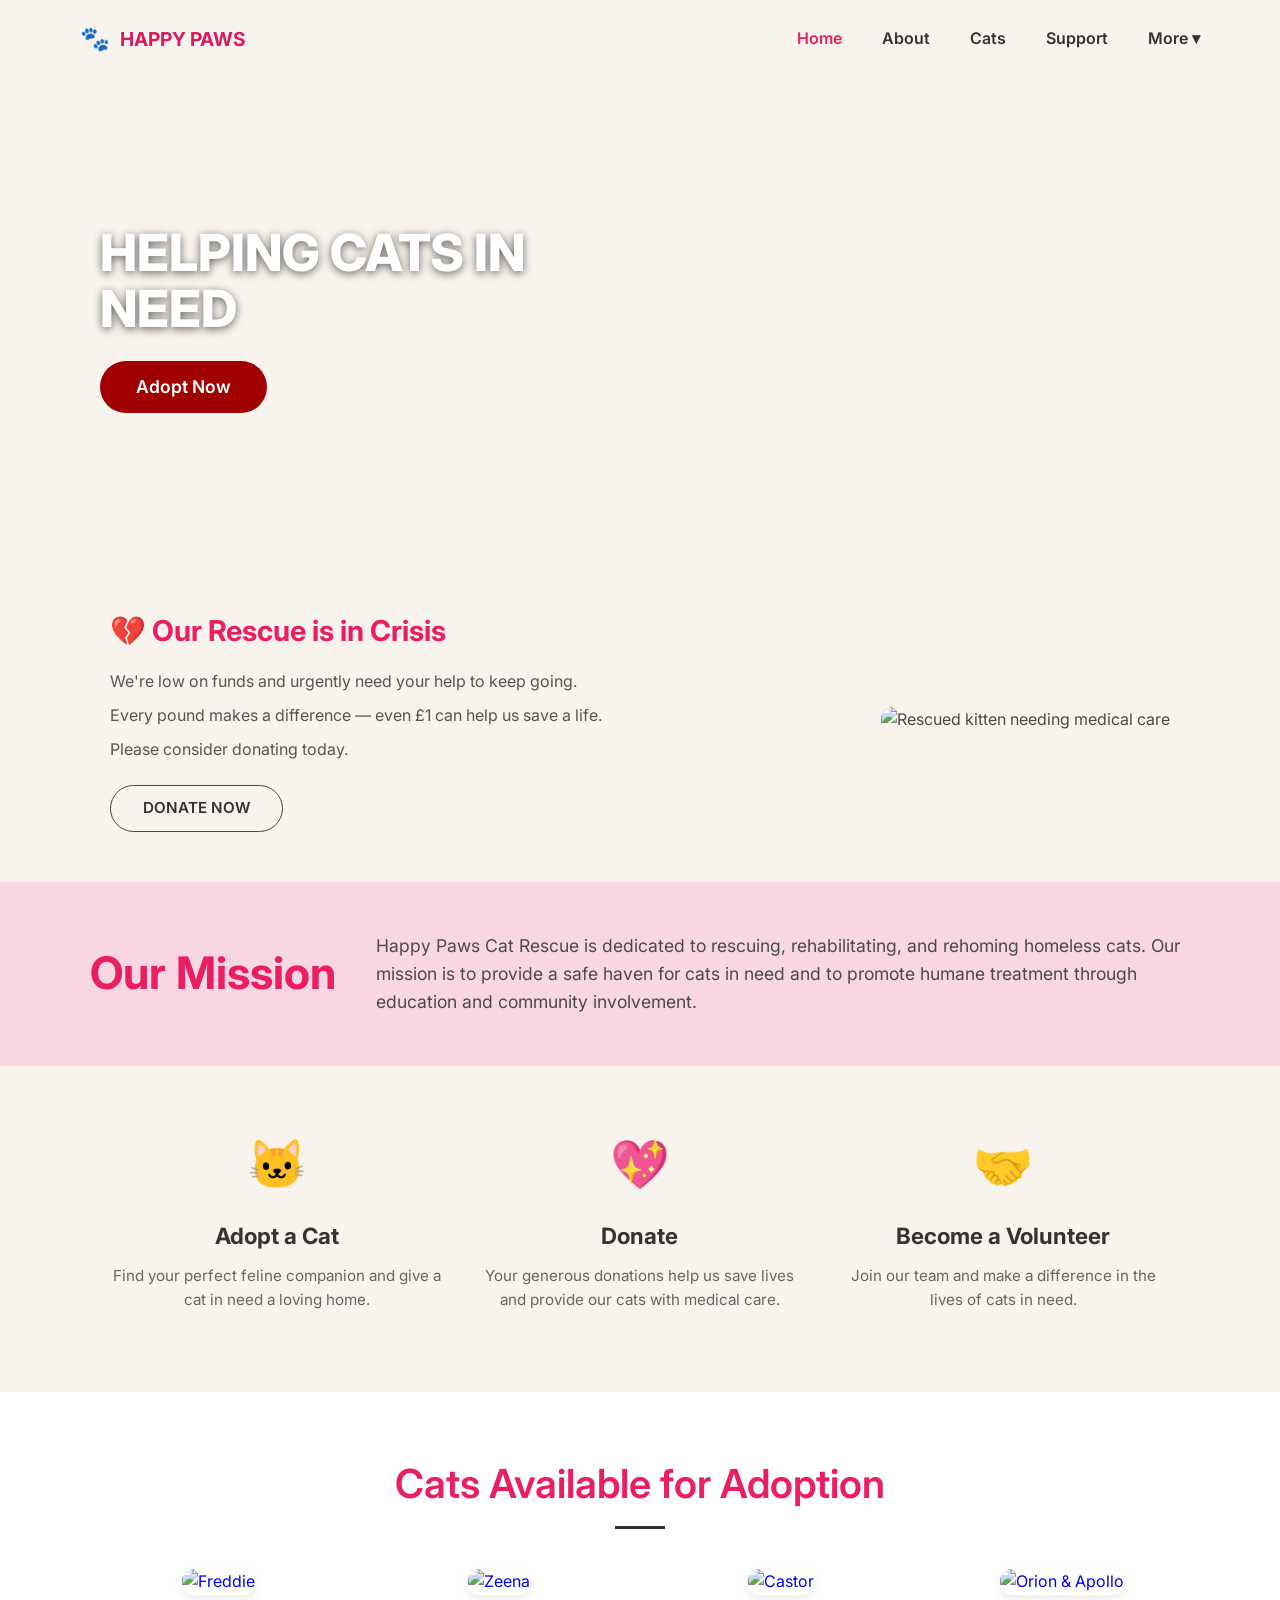
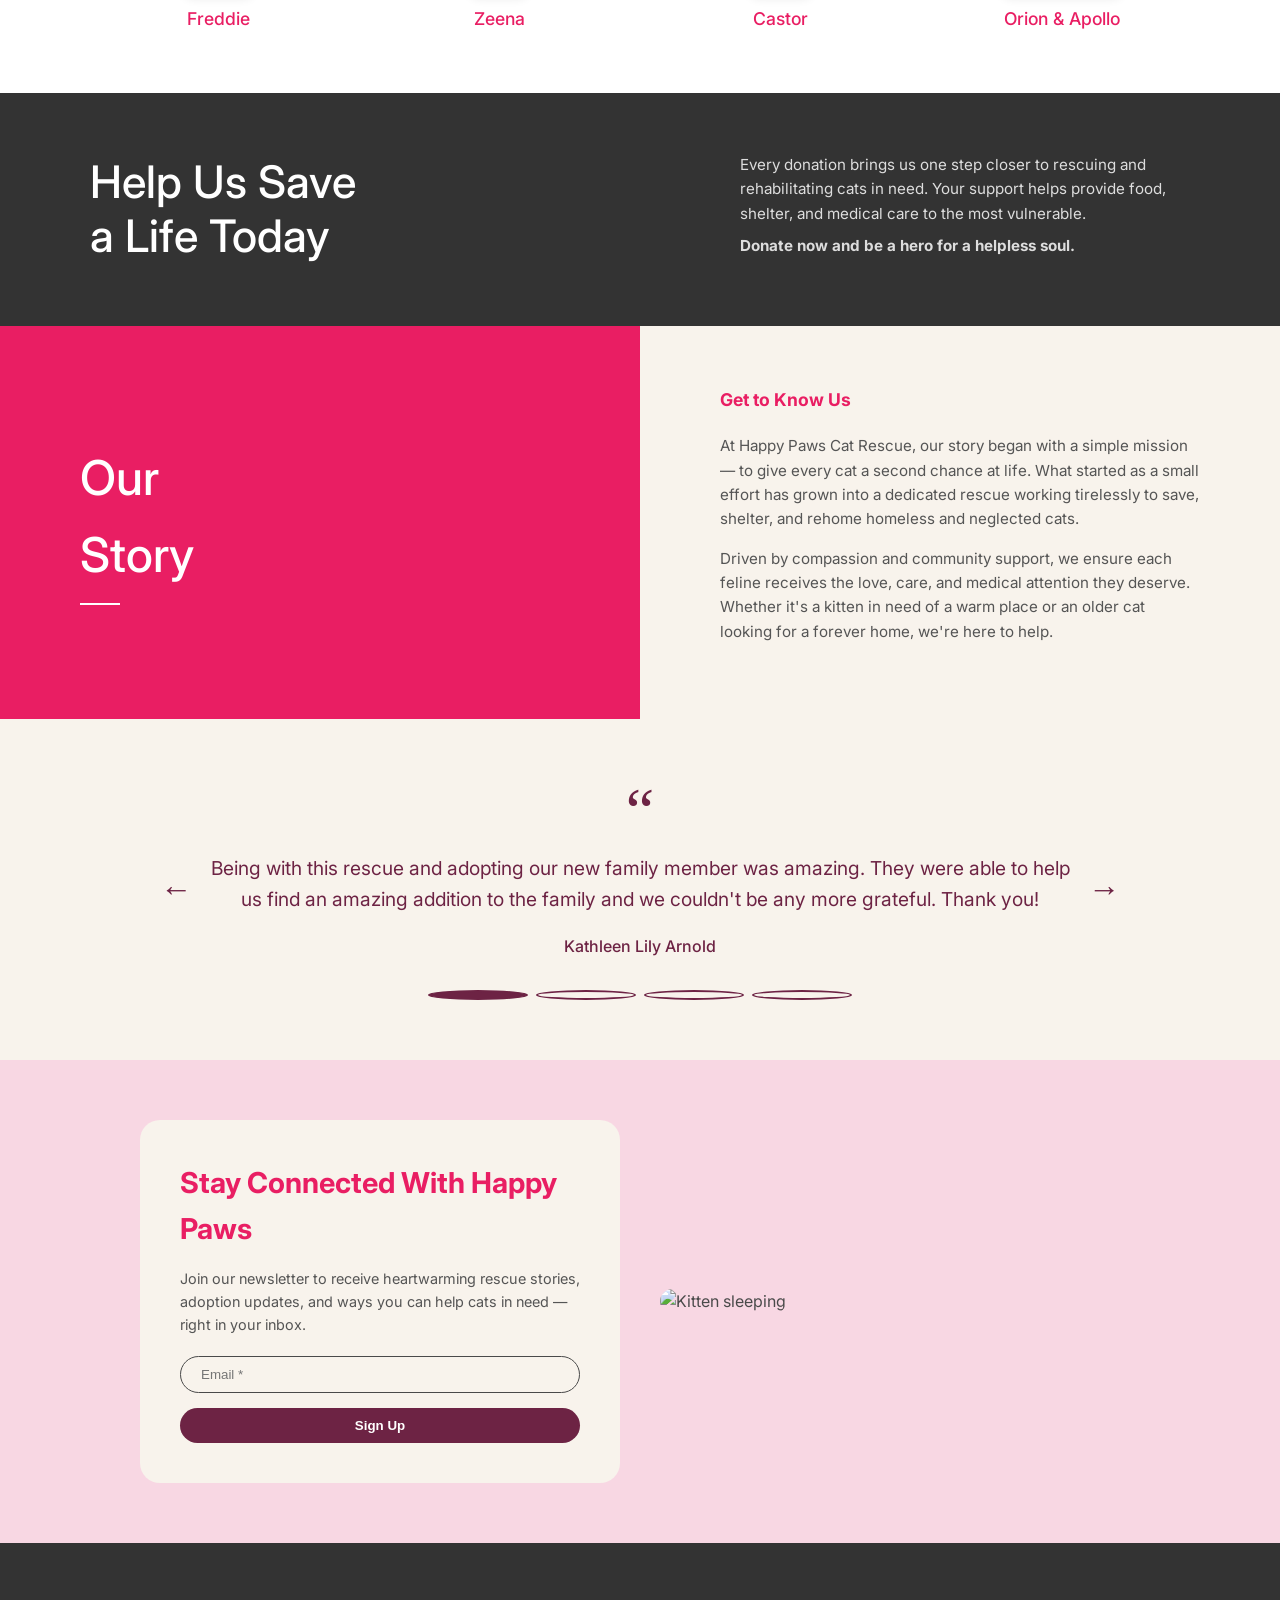
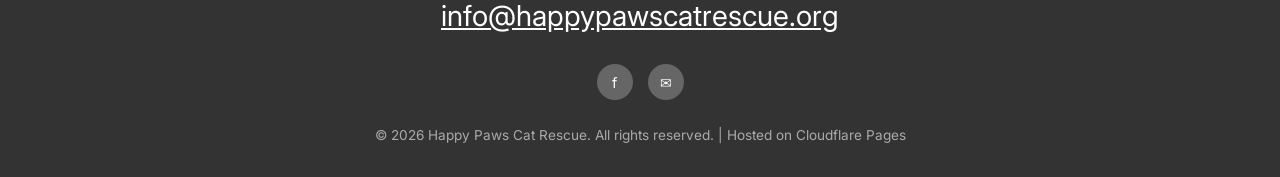
==== commit f71c9f93: "Update index.html" ====
--- a/index.html
+++ b/index.html
@@ -4,12 +4,64 @@
   <meta charset="UTF-8">
   <meta name="viewport" content="width=device-width, initial-scale=1.0">
   <title>Happy Paws Cat Rescue | Helping Cats in Need</title>
-  <link rel="stylesheet" href="style.css">
   <link rel="preconnect" href="https://fonts.googleapis.com">
   <link rel="preconnect" href="https://fonts.gstatic.com" crossorigin>
   <link href="https://fonts.googleapis.com/css2?family=Inter:wght@400;500;600;700&display=swap" rel="stylesheet">
   <style>
-    /* Dropdown Navigation Menu Styles */
+    * {
+      box-sizing: border-box;
+      margin: 0;
+      padding: 0;
+    }
+
+    body {
+      font-family: 'Inter', sans-serif;
+      background-color: #F8F3EC;
+      color: #4A4A4A;
+      line-height: 1.6;
+    }
+
+    /* Navbar */
+    .navbar {
+      display: flex;
+      justify-content: space-between;
+      align-items: center;
+      padding: 20px 80px;
+      background-color: #F8F3EC;
+    }
+
+    .logo {
+      display: flex;
+      align-items: center;
+      gap: 10px;
+      text-decoration: none;
+      font-weight: 700;
+      color: #D81B60;
+      font-size: 1.2rem;
+    }
+
+    .logo-icon {
+      font-size: 1.5rem;
+    }
+
+    .nav-links {
+      display: flex;
+      list-style: none;
+      gap: 40px;
+      align-items: center;
+    }
+
+    .nav-links a {
+      text-decoration: none;
+      color: #333333;
+      font-weight: 600;
+      font-size: 1rem;
+    }
+
+    .nav-links a.active {
+      color: #E91E63;
+    }
+
     .nav-links li.dropdown {
       position: relative;
     }
@@ -47,114 +99,672 @@
       color: #e91e63;
     }
 
-    /* Show dropdown on hover */
     .nav-links li.dropdown:hover .dropdown-menu {
       display: block;
+    }
+
+    /* Hero Banner */
+    .hero-banner {
+      position: relative;
+      width: 100%;
+      height: 480px;
+      background-image: url('https://images.unsplash.com/photo-1514888286974-6c03e2ca1dba?auto=format&fit=crop&w=1400&q=80');
+      background-size: cover;
+      background-position: center;
+      display: flex;
+      align-items: center;
+      padding-left: 100px;
+    }
+
+    .hero-content {
+      max-width: 500px;
+    }
+
+    .hero-content h1 {
+      color: #ffffff;
+      font-size: 3.2rem;
+      font-weight: 800;
+      line-height: 1.1;
+      text-transform: uppercase;
+      text-shadow: 0 2px 8px rgba(0, 0, 0, 0.6);
+      margin-bottom: 25px;
+    }
+
+    .btn-pill-red {
+      display: inline-block;
+      padding: 12px 36px;
+      background-color: #A00000;
+      color: #ffffff;
+      text-decoration: none;
+      font-weight: 600;
+      border-radius: 50px;
+      font-size: 1.1rem;
+      transition: background-color 0.2s ease;
+    }
+
+    .btn-pill-red:hover {
+      background-color: #700000;
+    }
+
+    /* Crisis Banner Section */
+    .crisis-section {
+      max-width: 1100px;
+      margin: 50px auto;
+      padding: 0 20px;
+      display: flex;
+      align-items: center;
+      justify-content: space-between;
+      gap: 40px;
+    }
+
+    .crisis-text h2 {
+      color: #E91E63;
+      font-size: 1.8rem;
+      font-weight: 700;
+      margin-bottom: 15px;
+      display: flex;
+      align-items: center;
+      gap: 10px;
+    }
+
+    .crisis-text p {
+      color: #555555;
+      font-size: 1rem;
+      margin-bottom: 8px;
+    }
+
+    .btn-outline-pill {
+      display: inline-block;
+      padding: 10px 32px;
+      border: 1.5px solid #4A4A4A;
+      border-radius: 50px;
+      color: #333333;
+      text-decoration: none;
+      font-weight: 600;
+      font-size: 0.95rem;
+      margin-top: 15px;
+      transition: all 0.2s ease;
+    }
+
+    .btn-outline-pill:hover {
+      background-color: #4A4A4A;
+      color: #ffffff;
+    }
+
+    .crisis-img-wrapper img {
+      width: 200px;
+      height: 240px;
+      object-fit: cover;
+      border-radius: 12px;
+    }
+
+    /* Mission Strip */
+    .mission-strip {
+      background-color: #F8D7E3;
+      padding: 50px 20px;
+      margin-bottom: 60px;
+    }
+
+    .mission-container {
+      max-width: 1100px;
+      margin: 0 auto;
+      display: flex;
+      align-items: center;
+      gap: 40px;
+    }
+
+    .mission-title {
+      color: #E91E63;
+      font-size: 2.8rem;
+      font-weight: 700;
+      white-space: nowrap;
+    }
+
+    .mission-desc {
+      color: #4A4A4A;
+      font-size: 1.1rem;
+      line-height: 1.6;
+    }
+
+    /* Impact Three Cards */
+    .impact-grid {
+      max-width: 1100px;
+      margin: 0 auto 80px;
+      padding: 0 20px;
+      display: grid;
+      grid-template-columns: repeat(3, 1fr);
+      gap: 30px;
+      text-align: center;
+    }
+
+    .impact-card-icon {
+      font-size: 3rem;
+      color: #E91E63;
+      margin-bottom: 15px;
+    }
+
+    .impact-card h3 {
+      font-size: 1.4rem;
+      color: #333333;
+      margin-bottom: 10px;
+    }
+
+    .impact-card p {
+      color: #666666;
+      font-size: 0.95rem;
+    }
+
+    /* Available Cats Preview */
+    .cats-preview-section {
+      background-color: #ffffff;
+      padding: 60px 20px;
+      text-align: center;
+    }
+
+    .cats-preview-section h2 {
+      color: #E91E63;
+      font-size: 2.5rem;
+      font-weight: 600;
+      margin-bottom: 10px;
+    }
+
+    .divider-line {
+      width: 50px;
+      height: 3px;
+      background-color: #333;
+      margin: 0 auto 40px;
+    }
+
+    .cats-grid-preview {
+      max-width: 1100px;
+      margin: 0 auto;
+      display: grid;
+      grid-template-columns: repeat(auto-fit, minmax(220px, 1fr));
+      gap: 25px;
+    }
+
+    .cat-thumb-card {
+      text-decoration: none;
+    }
+
+    .cat-thumb-img {
+      width: 100%;
+      height: 200px;
+      object-fit: cover;
+      border-radius: 12px;
+      margin-bottom: 10px;
+      box-shadow: 0 4px 10px rgba(0, 0, 0, 0.08);
+      transition: transform 0.2s ease;
+    }
+
+    .cat-thumb-card:hover .cat-thumb-img {
+      transform: translateY(-4px);
+    }
+
+    .cat-thumb-name {
+      color: #E91E63;
+      font-size: 1.1rem;
+      font-weight: 500;
+    }
+
+    /* Help Us Save Banner */
+    .dark-help-banner {
+      background-color: #333333;
+      color: #ffffff;
+      padding: 60px 20px;
+    }
+
+    .dark-help-container {
+      max-width: 1100px;
+      margin: 0 auto;
+      display: flex;
+      justify-content: space-between;
+      align-items: center;
+      gap: 40px;
+    }
+
+    .dark-help-container h2 {
+      font-size: 2.8rem;
+      font-weight: 500;
+      line-height: 1.2;
+    }
+
+    .dark-help-right {
+      max-width: 450px;
+    }
+
+    .dark-help-right p {
+      color: #dddddd;
+      font-size: 0.95rem;
+      margin-bottom: 8px;
+    }
+
+    /* Our Story Section */
+    .story-grid {
+      display: grid;
+      grid-template-columns: 1fr 1fr;
+    }
+
+    .story-pink-box {
+      background-color: #E91E63;
+      color: #ffffff;
+      padding: 80px;
+      display: flex;
+      flex-direction: column;
+      justify-content: center;
+    }
+
+    .story-pink-box h2 {
+      font-size: 3rem;
+      font-weight: 500;
+      margin-bottom: 10px;
+    }
+
+    .story-pink-box .line {
+      width: 40px;
+      height: 2px;
+      background-color: #fff;
+    }
+
+    .story-text-box {
+      background-color: #F8F3EC;
+      padding: 60px 80px;
+    }
+
+    .story-text-box h3 {
+      color: #E91E63;
+      font-size: 1.1rem;
+      margin-bottom: 20px;
+    }
+
+    .story-text-box p {
+      color: #555555;
+      font-size: 0.95rem;
+      margin-bottom: 15px;
+    }
+
+    /* Testimonials Slider Section */
+    .testimonials-slider-section {
+      padding: 60px 20px;
+      text-align: center;
+      position: relative;
+      max-width: 900px;
+      margin: 0 auto;
+    }
+
+    .slide-quote-mark {
+      color: #6D2344;
+      font-size: 4rem;
+      font-family: Georgia, serif;
+      line-height: 1;
+      margin-bottom: 10px;
+    }
+
+    .slider-quote-text {
+      font-size: 1.2rem;
+      color: #6D2344;
+      line-height: 1.6;
+      margin-bottom: 20px;
+    }
+
+    .slider-author-name {
+      color: #6D2344;
+      font-weight: 500;
+    }
+
+    .nav-arrow {
+      position: absolute;
+      top: 50%;
+      transform: translateY(-50%);
+      background: none;
+      border: none;
+      font-size: 2rem;
+      color: #6D2344;
+      cursor: pointer;
+      padding: 10px;
+    }
+
+    .nav-arrow.left { left: -40px; }
+    .nav-arrow.right { right: -40px; }
+
+    .dots-row {
+      display: flex;
+      justify-content: center;
+      gap: 8px;
+      margin-top: 30px;
+    }
+
+    .dot-item {
+      width: 100px;
+      height: 10px;
+      border-radius: 50%;
+      border: 2px solid #6D2344;
+      cursor: pointer;
+    }
+
+    .dot-item.active {
+      background-color: #6D2344;
+    }
+
+    /* Newsletter Card */
+    .newsletter-section {
+      background-color: #F8D7E3;
+      padding: 60px 20px;
+    }
+
+    .newsletter-card {
+      max-width: 1000px;
+      margin: 0 auto;
+      display: grid;
+      grid-template-columns: 1fr 1fr;
+      align-items: center;
+      gap: 40px;
+    }
+
+    .newsletter-form-wrapper {
+      background-color: #F8F3EC;
+      padding: 40px;
+      border-radius: 20px;
+    }
+
+    .newsletter-form-wrapper h3 {
+      color: #E91E63;
+      font-size: 1.8rem;
+      margin-bottom: 15px;
+    }
+
+    .newsletter-form-wrapper p {
+      color: #555555;
+      font-size: 0.9rem;
+      margin-bottom: 20px;
+    }
+
+    .newsletter-input {
+      width: 100%;
+      padding: 10px 20px;
+      border-radius: 50px;
+      border: 1px solid #4A4A4A;
+      background-color: #F8F3EC;
+      margin-bottom: 15px;
+      outline: none;
+    }
+
+    .btn-submit-dark {
+      width: 100%;
+      padding: 10px 0;
+      background-color: #6D2344;
+      color: #ffffff;
+      border: none;
+      border-radius: 50px;
+      font-weight: 600;
+      cursor: pointer;
+    }
+
+    .newsletter-img img {
+      width: 100%;
+      height: 320px;
+      object-fit: cover;
+      border-radius: 20px;
+    }
+
+    /* Footer */
+    .site-footer {
+      background-color: #333333;
+      color: #ffffff;
+      padding: 50px 20px 30px;
+      text-align: center;
+    }
+
+    .footer-email {
+      color: #ffffff;
+      font-size: 1.8rem;
+      text-decoration: underline;
+      display: inline-block;
+      margin-bottom: 25px;
+    }
+
+    .social-icons-row {
+      display: flex;
+      justify-content: center;
+      gap: 15px;
+      margin-bottom: 25px;
+    }
+
+    .social-icon-circle {
+      width: 36px;
+      height: 36px;
+      background-color: #666666;
+      border-radius: 50%;
+      display: flex;
+      align-items: center;
+      justify-content: center;
+      color: #ffffff;
+      text-decoration: none;
+      font-size: 0.9rem;
+    }
+
+    .footer-copyright {
+      color: #aaaaaa;
+      font-size: 0.85rem;
+    }
+
+    @media (max-width: 800px) {
+      .navbar { padding: 20px; }
+      .hero-banner { padding-left: 20px; height: 360px; }
+      .hero-content h1 { font-size: 2.2rem; }
+      .crisis-section, .mission-container, .dark-help-container, .newsletter-card {
+        flex-direction: column;
+        text-align: center;
+      }
+      .story-grid { grid-template-columns: 1fr; }
+      .impact-grid { grid-template-columns: 1fr; }
     }
   </style>
 </head>
 <body>
 
-  <!-- Top Emergency/Crisis Banner -->
-  <div class="crisis-banner">
-    <div class="container crisis-content">
-      <span>💔 <strong>Our Rescue is in Crisis:</strong> We urgently need funds to keep going. Every £1 helps save a life!</span>
-      <a href="https://www.paypal.com/paypalme/stocktoncatrescue" target="_blank" rel="noopener noreferrer" class="btn btn-urgent">Donate Today</a>
-    </div>
-  </div>
-
-  <!-- Header / Navigation -->
   <header class="navbar">
-    <div class="container nav-container">
-      <a href="index.html" class="logo">
-        <span class="logo-icon">🐾</span> Happy Paws Cat Rescue
+    <a href="index.html" class="logo">
+      <span class="logo-icon">🐾</span> HAPPY PAWS
+    </a>
+    <nav>
+      <ul class="nav-links">
+        <li><a href="index.html" class="active">Home</a></li>
+        <li><a href="about.html">About</a></li>
+        <li><a href="cats.html">Cats</a></li>
+        <li><a href="support.html">Support</a></li>
+        <li class="dropdown">
+          <a href="javascript:void(0)" class="dropdown-toggle">More ▾</a>
+          <ul class="dropdown-menu">
+            <li><a href="testimonials.html">Testimonials</a></li>
+            <li><a href="news.html">News</a></li>
+            <li><a href="contact.html">Contact</a></li>
+          </ul>
+        </li>
+      </ul>
+    </nav>
+  </header>
+
+  <section class="hero-banner">
+    <div class="hero-content">
+      <h1>HELPING CATS IN NEED</h1>
+      <a href="cats.html" class="btn-pill-red">Adopt Now</a>
+    </div>
+  </section>
+
+  <section class="crisis-section">
+    <div class="crisis-text">
+      <h2>💔 Our Rescue is in Crisis</h2>
+      <p>We're low on funds and urgently need your help to keep going.</p>
+      <p>Every pound makes a difference — even £1 can help us save a life.</p>
+      <p>Please consider donating today.</p>
+      <a href="https://www.powr.io/checkout_screen?unique_label=53e84b1e_1738673195" target="_blank" rel="noopener noreferrer" class="btn-outline-pill">DONATE NOW</a>
+    </div>
+    <div class="crisis-img-wrapper">
+      <img src="https://images.unsplash.com/photo-1573865526739-10659fec78a5?auto=format&fit=crop&w=600&q=80" alt="Rescued kitten needing medical care">
+    </div>
+  </section>
+
+  <section class="mission-strip">
+    <div class="mission-container">
+      <h2 class="mission-title">Our Mission</h2>
+      <p class="mission-desc">Happy Paws Cat Rescue is dedicated to rescuing, rehabilitating, and rehoming homeless cats. Our mission is to provide a safe haven for cats in need and to promote humane treatment through education and community involvement.</p>
+    </div>
+  </section>
+
+  <section class="impact-grid">
+    <div class="impact-card">
+      <div class="impact-card-icon">🐱</div>
+      <h3>Adopt a Cat</h3>
+      <p>Find your perfect feline companion and give a cat in need a loving home.</p>
+    </div>
+    <div class="impact-card">
+      <div class="impact-card-icon">💖</div>
+      <h3>Donate</h3>
+      <p>Your generous donations help us save lives and provide our cats with medical care.</p>
+    </div>
+    <div class="impact-card">
+      <div class="impact-card-icon">🤝</div>
+      <h3>Become a Volunteer</h3>
+      <p>Join our team and make a difference in the lives of cats in need.</p>
+    </div>
+  </section>
+
+  <section class="cats-preview-section">
+    <h2>Cats Available for Adoption</h2>
+    <div class="divider-line"></div>
+    
+    <div class="cats-grid-preview">
+      <a href="cats.html" class="cat-thumb-card">
+        <img src="https://images.unsplash.com/photo-1514888286974-6c03e2ca1dba?auto=format&fit=crop&w=600&q=80" alt="Freddie" class="cat-thumb-img">
+        <div class="cat-thumb-name">Freddie</div>
       </a>
-      <nav>
-        <ul class="nav-links">
-          <li><a href="index.html">Home</a></li>
-          <li><a href="about.html">About</a></li>
-          <li><a href="cats.html">Cats</a></li>
-          <li><a href="support.html">Support</a></li>
-          <li class="dropdown">
-            <a href="javascript:void(0)" class="dropdown-toggle">More ▾</a>
-            <ul class="dropdown-menu">
-              <li><a href="testimonials.html">Testimonials</a></li>
-              <li><a href="news.html">News</a></li>
-              <li><a href="shop.html">Shop</a></li>
-              <li><a href="contact.html">Contact</a></li>
-            </ul>
-          </li>
-          <li><a href="https://www.paypal.com/paypalme/stocktoncatrescue" target="_blank" rel="noopener noreferrer" class="btn btn-primary">Donate Now</a></li>
-        </ul>
-      </nav>
-    </div>
-  </header>
-
-  <!-- Hero / Home Section -->
-  <section class="hero">
-    <div class="container hero-content">
-      <h1>Giving Every Cat a Second Chance at Life</h1>
-      <p>Dedicated to rescuing, rehabilitating, and rehoming homeless and vulnerable cats across the UK.</p>
-      <div class="hero-actions">
-        <a href="cats.html" class="btn btn-primary btn-large">Adopt a Cat</a>
-        <a href="https://www.paypal.com/paypalme/stocktoncatrescue" target="_blank" rel="noopener noreferrer" class="btn btn-secondary btn-large">Support Our Mission</a>
+      <a href="cats.html" class="cat-thumb-card">
+        <img src="https://images.unsplash.com/photo-1533738363-b7f9aef128ce?auto=format&fit=crop&w=600&q=80" alt="Zeena" class="cat-thumb-img">
+        <div class="cat-thumb-name">Zeena</div>
+      </a>
+      <a href="cats.html" class="cat-thumb-card">
+        <img src="https://images.unsplash.com/photo-1573865526739-10659fec78a5?auto=format&fit=crop&w=600&q=80" alt="Castor" class="cat-thumb-img">
+        <div class="cat-thumb-name">Castor</div>
+      </a>
+      <a href="cats.html" class="cat-thumb-card">
+        <img src="https://images.unsplash.com/photo-1548802673-380ab8ebc7b7?auto=format&fit=crop&w=600&q=80" alt="Orion & Apollo" class="cat-thumb-img">
+        <div class="cat-thumb-name">Orion & Apollo</div>
+      </a>
+    </div>
+  </section>
+
+  <section class="dark-help-banner">
+    <div class="dark-help-container">
+      <h2>Help Us Save<br>a Life Today</h2>
+      <div class="dark-help-right">
+        <p>Every donation brings us one step closer to rescuing and rehabilitating cats in need. Your support helps provide food, shelter, and medical care to the most vulnerable.</p>
+        <p><strong>Donate now and be a hero for a helpless soul.</strong></p>
       </div>
     </div>
   </section>
 
-  <!-- Quick Impact / Action Cards -->
-  <section class="impact-cards">
-    <div class="container grid-3">
-      <div class="card action-card">
-        <div class="icon">🏠</div>
-        <h3>Adopt a Cat</h3>
-        <p>Find your perfect feline companion and give a rescue cat a loving forever home.</p>
-        <a href="cats.html" class="card-link">View Available Cats &rarr;</a>
+  <section class="story-grid">
+    <div class="story-pink-box">
+      <h2>Our<br>Story</h2>
+      <div class="line"></div>
+    </div>
+    <div class="story-text-box">
+      <h3>Get to Know Us</h3>
+      <p>At Happy Paws Cat Rescue, our story began with a simple mission — to give every cat a second chance at life. What started as a small effort has grown into a dedicated rescue working tirelessly to save, shelter, and rehome homeless and neglected cats.</p>
+      <p>Driven by compassion and community support, we ensure each feline receives the love, care, and medical attention they deserve. Whether it's a kitten in need of a warm place or an older cat looking for a forever home, we're here to help.</p>
+    </div>
+  </section>
+
+  <section class="testimonials-slider-section">
+    <button class="nav-arrow left" onclick="prevSlide()">&larr;</button>
+    <button class="nav-arrow right" onclick="nextSlide()">&rarr;</button>
+
+    <div class="slide-item active">
+      <div class="slide-quote-mark">“</div>
+      <p class="slider-quote-text">Being with this rescue and adopting our new family member was amazing. They were able to help us find an amazing addition to the family and we couldn't be any more grateful. Thank you!</p>
+      <p class="slider-author-name">Kathleen Lily Arnold</p>
+    </div>
+
+    <div class="slide-item" style="display:none;">
+      <div class="slide-quote-mark">“</div>
+      <p class="slider-quote-text">Where do I even start! What an AMAZING experience from start to finish we have had adopting our beautiful kittens. Such a professional and knowledgeable service.</p>
+      <p class="slider-author-name">Megan Sobotowska</p>
+    </div>
+
+    <div class="slide-item" style="display:none;">
+      <div class="slide-quote-mark">“</div>
+      <p class="slider-quote-text">We adopted a beautiful cat called Penny from this cat rescue charity and could not fault it. We had great communication throughout the adoption process.</p>
+      <p class="slider-author-name">Susan Scott</p>
+    </div>
+
+    <div class="slide-item" style="display:none;">
+      <div class="slide-quote-mark">“</div>
+      <p class="slider-quote-text">The care that the cats have had with their fosterer before reaching us has been super. We cannot recommend this organisation highly enough!</p>
+      <p class="slider-author-name">Lucca Addy</p>
+    </div>
+
+    <div class="dots-row">
+      <span class="dot-item active" onclick="setSlide(0)"></span>
+      <span class="dot-item" onclick="setSlide(1)"></span>
+      <span class="dot-item" onclick="setSlide(2)"></span>
+      <span class="dot-item" onclick="setSlide(3)"></span>
+    </div>
+  </section>
+
+  <section class="newsletter-section">
+    <div class="newsletter-card">
+      <div class="newsletter-form-wrapper">
+        <h3>Stay Connected With Happy Paws</h3>
+        <p>Join our newsletter to receive heartwarming rescue stories, adoption updates, and ways you can help cats in need — right in your inbox.</p>
+        <form onsubmit="return false;">
+          <input type="email" class="newsletter-input" placeholder="Email *" required>
+          <button type="submit" class="btn-submit-dark">Sign Up</button>
+        </form>
       </div>
-      <div class="card action-card">
-        <div class="icon">💛</div>
-        <h3>Make a Donation</h3>
-        <p>Your support directly funds life-saving medical care, food, and warm shelter.</p>
-        <a href="https://www.paypal.com/paypalme/stocktoncatrescue" target="_blank" rel="noopener noreferrer" class="card-link">Donate via PayPal &rarr;</a>
+      <div class="newsletter-img">
+        <img src="https://images.unsplash.com/photo-1533738363-b7f9aef128ce?auto=format&fit=crop&w=600&q=80" alt="Kitten sleeping">
       </div>
-      <div class="card action-card">
-        <div class="icon">🤝</div>
-        <h3>Get Involved</h3>
-        <p>Join our team of dedicated volunteers or become a temporary foster carer.</p>
-        <a href="support.html" class="card-link">How to Help &rarr;</a>
-      </div>
-    </div>
-  </section>
-
-  <!-- Footer -->
-  <footer class="footer">
-    <div class="container footer-content">
-      <div class="footer-info">
-        <h3>Happy Paws Cat Rescue</h3>
-        <p>Dedicated to rescuing, rehabilitating, and rehoming cats in need.</p>
-        <p>Email: <a href="mailto:info@happypawscatrescue.org">info@happypawscatrescue.org</a></p>
-      </div>
-      <div class="footer-links">
-        <h4>Navigation</h4>
-        <ul>
-          <li><a href="index.html">Home</a></li>
-          <li><a href="about.html">About Us</a></li>
-          <li><a href="cats.html">Adoptable Cats</a></li>
-          <li><a href="support.html">Support Us</a></li>
-          <li><a href="testimonials.html">Testimonials</a></li>
-          <li><a href="news.html">News</a></li>
-          <li><a href="shop.html">Charity Shop</a></li>
-          <li><a href="contact.html">Contact</a></li>
-          <li><a href="https://www.paypal.com/paypalme/stocktoncatrescue" target="_blank" rel="noopener noreferrer">Donate via PayPal</a></li>
-        </ul>
-      </div>
-    </div>
-    <div class="footer-bottom">
-      <div class="container">
-        <p>&copy; 2026 Happy Paws Cat Rescue. All rights reserved. | Hosted on Cloudflare Pages</p>
-      </div>
+    </div>
+  </section>
+
+  <footer class="site-footer">
+    <a href="mailto:info@happypawscatrescue.org" class="footer-email">info@happypawscatrescue.org</a>
+    
+    <div class="social-icons-row">
+      <a href="https://www.facebook.com/stocktoncatrescue" target="_blank" class="social-icon-circle">f</a>
+      <a href="mailto:info@happypawscatrescue.org" class="social-icon-circle">✉</a>
+    </div>
+
+    <div class="footer-copyright">
+      &copy; 2026 Happy Paws Cat Rescue. All rights reserved. | Hosted on Cloudflare Pages
     </div>
   </footer>
+
+  <script>
+    let currentIdx = 0;
+    const slides = document.querySelectorAll('.slide-item');
+    const dots = document.querySelectorAll('.dot-item');
+
+    function renderSlide(index) {
+      slides.forEach(s => s.style.display = 'none');
+      dots.forEach(d => d.classList.remove('active'));
+
+      currentIdx = index;
+      if (currentIdx >= slides.length) currentIdx = 0;
+      if (currentIdx < 0) currentIdx = slides.length - 1;
+
+      slides[currentIdx].style.display = 'block';
+      dots[currentIdx].classList.add('active');
+    }
+
+    function nextSlide() { renderSlide(currentIdx + 1); }
+    function prevSlide() { renderSlide(currentIdx - 1); }
+    function setSlide(index) { renderSlide(index); }
+
+    // Auto Advance every 5 seconds
+    setInterval(nextSlide, 5000);
+  </script>
 
 </body>
 </html>
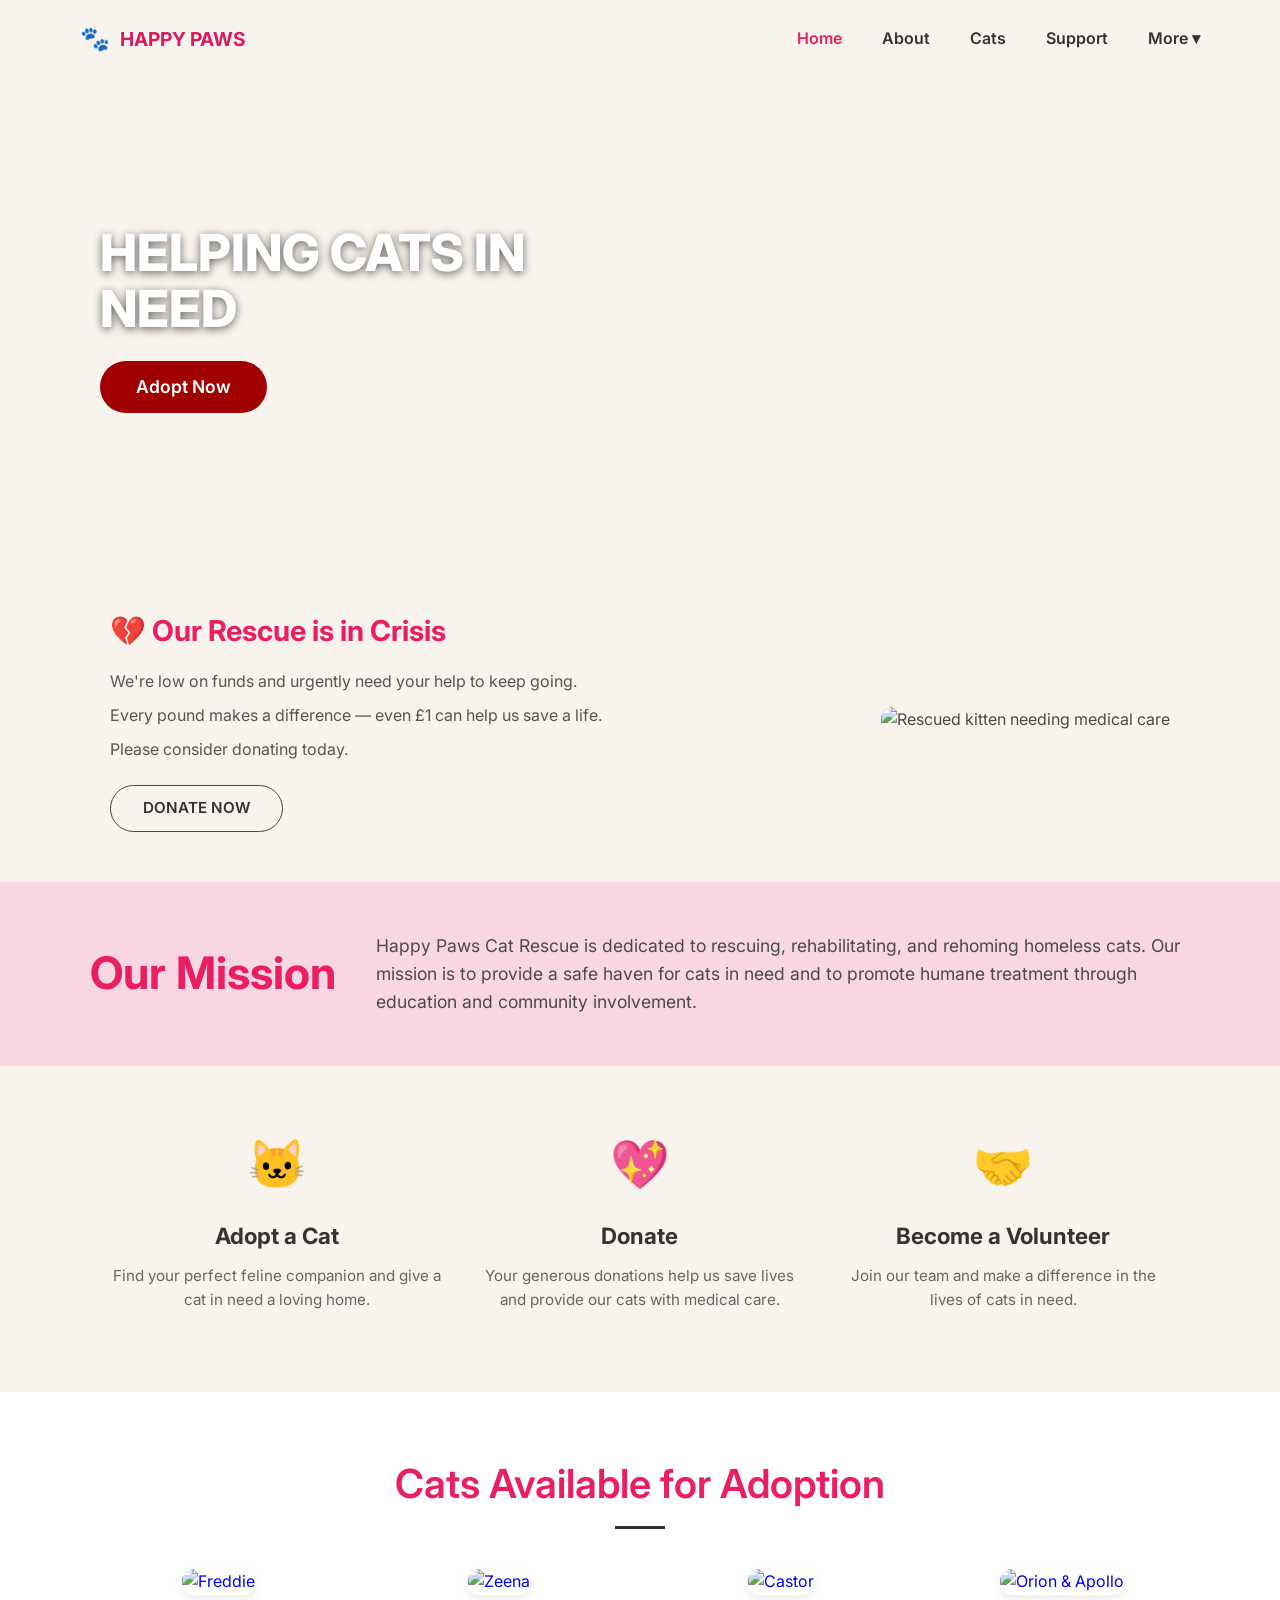
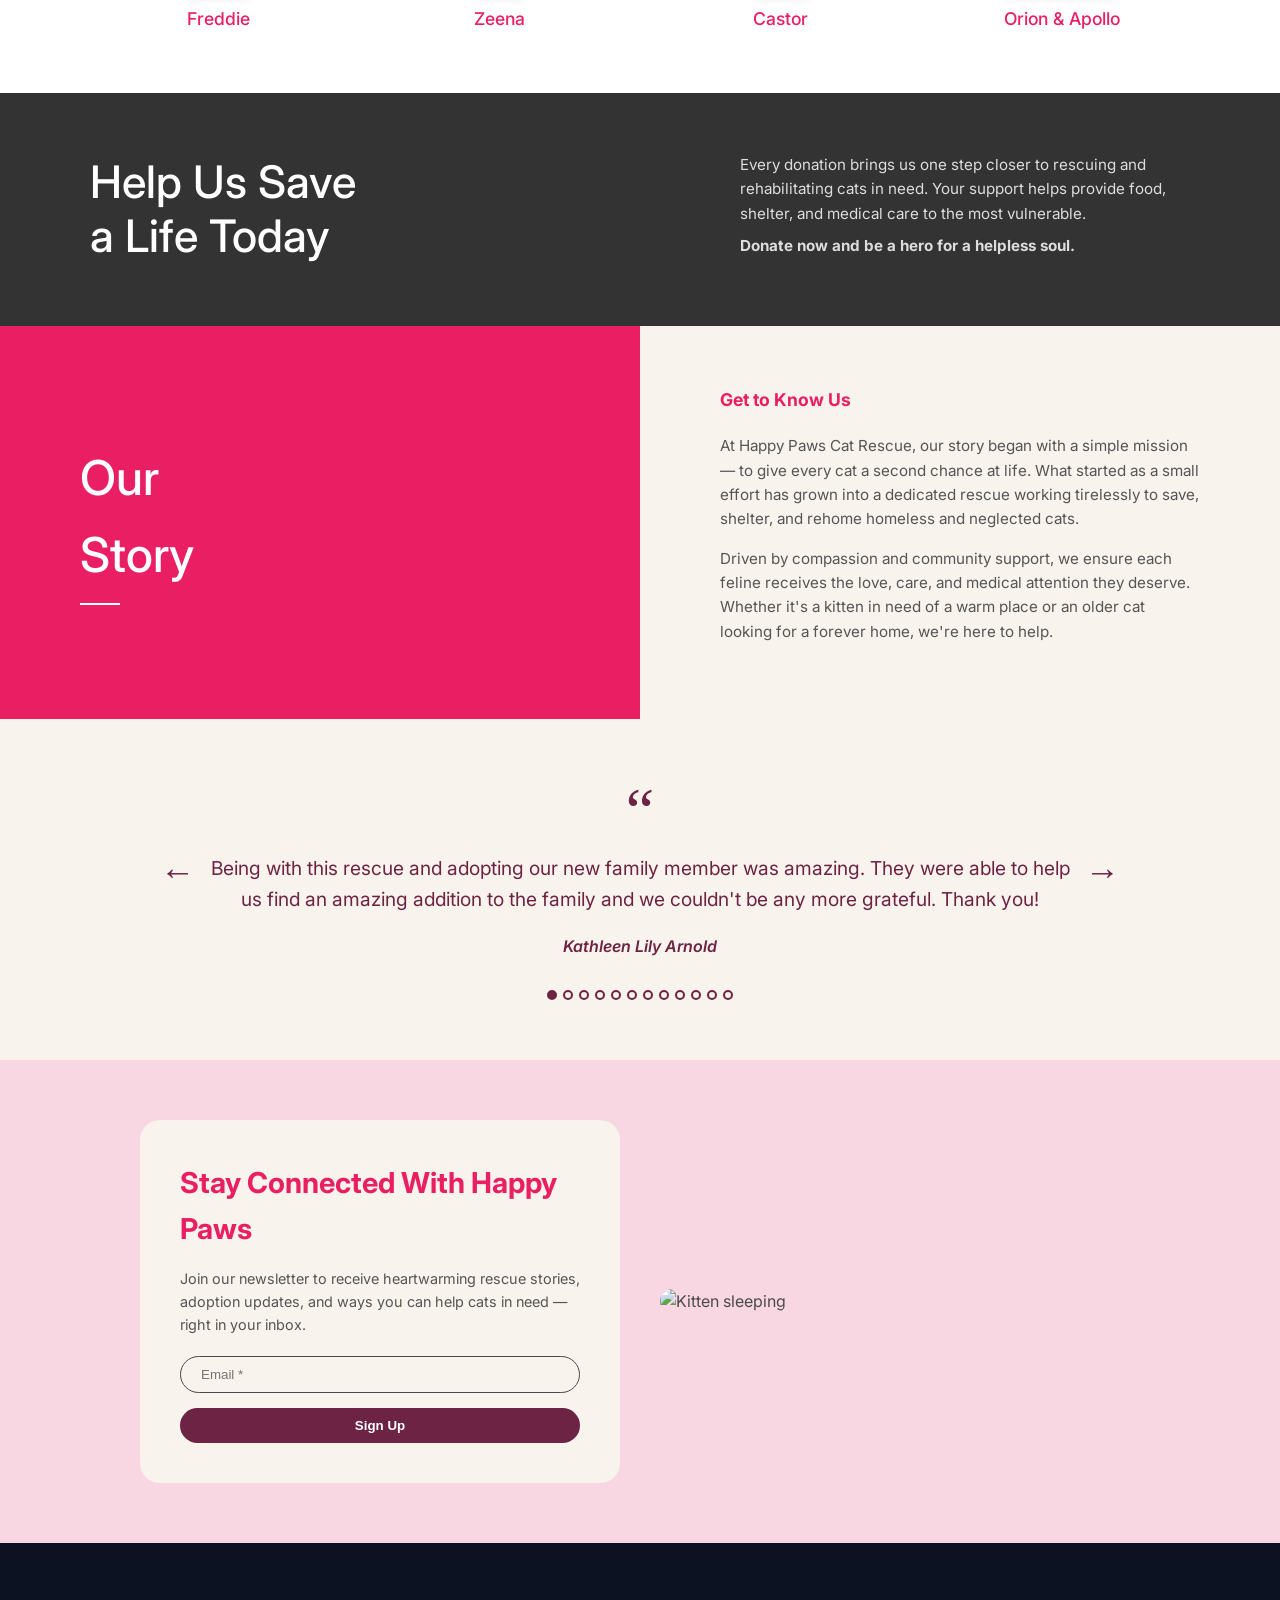
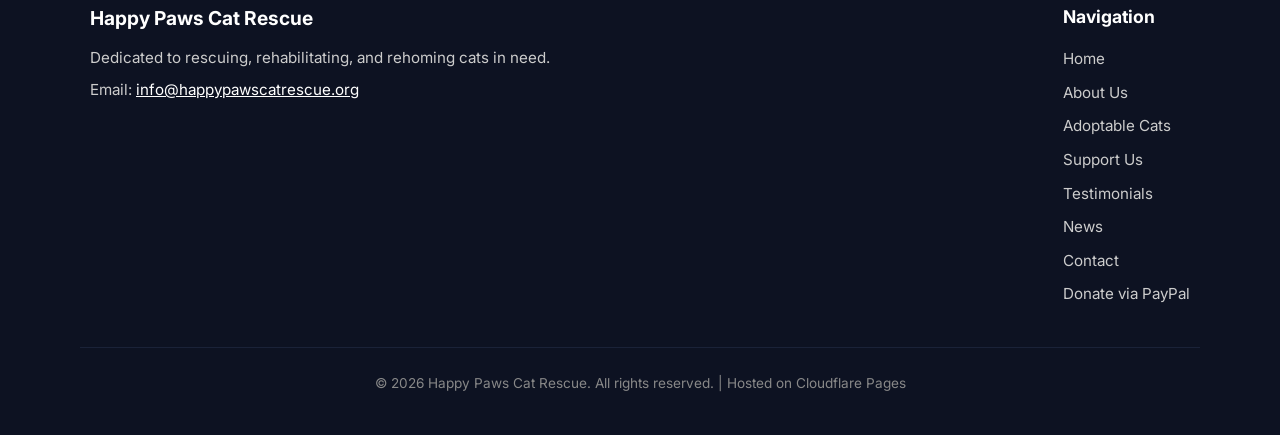
==== commit e2762f72: "Update index.html" ====
--- a/index.html
+++ b/index.html
@@ -383,7 +383,7 @@
       margin-bottom: 15px;
     }
 
-    /* Testimonials Slider Section */
+    /* Testimonials Manual Carousel Section */
     .testimonials-slider-section {
       padding: 60px 20px;
       text-align: center;
@@ -392,6 +392,14 @@
       margin: 0 auto;
     }
 
+    .slide-item {
+      display: none;
+    }
+
+    .slide-item.active {
+      display: block;
+    }
+
     .slide-quote-mark {
       color: #6D2344;
       font-size: 4rem;
@@ -409,19 +417,26 @@
 
     .slider-author-name {
       color: #6D2344;
-      font-weight: 500;
+      font-weight: 600;
+      font-style: italic;
     }
 
     .nav-arrow {
       position: absolute;
-      top: 50%;
+      top: 45%;
       transform: translateY(-50%);
       background: none;
       border: none;
-      font-size: 2rem;
+      font-size: 2.2rem;
       color: #6D2344;
       cursor: pointer;
       padding: 10px;
+      z-index: 10;
+      transition: color 0.2s ease;
+    }
+
+    .nav-arrow:hover {
+      color: #E91E63;
     }
 
     .nav-arrow.left { left: -40px; }
@@ -430,16 +445,18 @@
     .dots-row {
       display: flex;
       justify-content: center;
-      gap: 8px;
+      gap: 6px;
       margin-top: 30px;
+      flex-wrap: wrap;
     }
 
     .dot-item {
-      width: 100px;
+      width: 10px;
       height: 10px;
       border-radius: 50%;
       border: 2px solid #6D2344;
       cursor: pointer;
+      transition: background-color 0.2s ease;
     }
 
     .dot-item.active {
@@ -507,44 +524,67 @@
       border-radius: 20px;
     }
 
-    /* Footer */
-    .site-footer {
-      background-color: #333333;
+    /* Dark Two-Column Footer */
+    .dark-footer {
+      background-color: #0d1222;
       color: #ffffff;
-      padding: 50px 20px 30px;
+      padding: 60px 80px 40px;
+    }
+
+    .footer-top-grid {
+      max-width: 1100px;
+      margin: 0 auto 40px;
+      display: flex;
+      justify-content: space-between;
+      gap: 60px;
+    }
+
+    .footer-info-col h3 {
+      font-size: 1.2rem;
+      font-weight: 700;
+      margin-bottom: 12px;
+    }
+
+    .footer-info-col p {
+      color: #cccccc;
+      font-size: 0.95rem;
+      margin-bottom: 8px;
+    }
+
+    .footer-info-col a {
+      color: #ffffff;
+      text-decoration: underline;
+    }
+
+    .footer-nav-col h4 {
+      font-size: 1.1rem;
+      font-weight: 700;
+      margin-bottom: 15px;
+    }
+
+    .footer-nav-col ul {
+      list-style: none;
+      display: flex;
+      flex-direction: column;
+      gap: 8px;
+    }
+
+    .footer-nav-col a {
+      color: #cccccc;
+      text-decoration: none;
+      font-size: 0.95rem;
+      transition: color 0.2s ease;
+    }
+
+    .footer-nav-col a:hover {
+      color: #E91E63;
+    }
+
+    .footer-bottom-bar {
+      border-top: 1px solid #1a2238;
+      padding-top: 25px;
       text-align: center;
-    }
-
-    .footer-email {
-      color: #ffffff;
-      font-size: 1.8rem;
-      text-decoration: underline;
-      display: inline-block;
-      margin-bottom: 25px;
-    }
-
-    .social-icons-row {
-      display: flex;
-      justify-content: center;
-      gap: 15px;
-      margin-bottom: 25px;
-    }
-
-    .social-icon-circle {
-      width: 36px;
-      height: 36px;
-      background-color: #666666;
-      border-radius: 50%;
-      display: flex;
-      align-items: center;
-      justify-content: center;
-      color: #ffffff;
-      text-decoration: none;
-      font-size: 0.9rem;
-    }
-
-    .footer-copyright {
-      color: #aaaaaa;
+      color: #888888;
       font-size: 0.85rem;
     }
 
@@ -552,17 +592,21 @@
       .navbar { padding: 20px; }
       .hero-banner { padding-left: 20px; height: 360px; }
       .hero-content h1 { font-size: 2.2rem; }
-      .crisis-section, .mission-container, .dark-help-container, .newsletter-card {
+      .crisis-section, .mission-container, .dark-help-container, .newsletter-card, .footer-top-grid {
         flex-direction: column;
         text-align: center;
       }
       .story-grid { grid-template-columns: 1fr; }
       .impact-grid { grid-template-columns: 1fr; }
+      .nav-arrow.left { left: 0; }
+      .nav-arrow.right { right: 0; }
+      .dark-footer { padding: 40px 20px 30px; }
     }
   </style>
 </head>
 <body>
 
+  <!-- Header / Navigation -->
   <header class="navbar">
     <a href="index.html" class="logo">
       <span class="logo-icon">🐾</span> HAPPY PAWS
@@ -585,6 +629,7 @@
     </nav>
   </header>
 
+  <!-- Hero Section -->
   <section class="hero-banner">
     <div class="hero-content">
       <h1>HELPING CATS IN NEED</h1>
@@ -592,6 +637,7 @@
     </div>
   </section>
 
+  <!-- Crisis Banner Section -->
   <section class="crisis-section">
     <div class="crisis-text">
       <h2>💔 Our Rescue is in Crisis</h2>
@@ -605,6 +651,7 @@
     </div>
   </section>
 
+  <!-- Mission Strip -->
   <section class="mission-strip">
     <div class="mission-container">
       <h2 class="mission-title">Our Mission</h2>
@@ -612,6 +659,7 @@
     </div>
   </section>
 
+  <!-- Quick Impact Action Grid -->
   <section class="impact-grid">
     <div class="impact-card">
       <div class="impact-card-icon">🐱</div>
@@ -630,6 +678,7 @@
     </div>
   </section>
 
+  <!-- Cats Available Preview -->
   <section class="cats-preview-section">
     <h2>Cats Available for Adoption</h2>
     <div class="divider-line"></div>
@@ -654,6 +703,7 @@
     </div>
   </section>
 
+  <!-- Help Us Save Banner -->
   <section class="dark-help-banner">
     <div class="dark-help-container">
       <h2>Help Us Save<br>a Life Today</h2>
@@ -664,6 +714,7 @@
     </div>
   </section>
 
+  <!-- Our Story Grid -->
   <section class="story-grid">
     <div class="story-pink-box">
       <h2>Our<br>Story</h2>
@@ -676,42 +727,113 @@
     </div>
   </section>
 
+  <!-- Manual Testimonials Carousel Section (No Auto-Scroll) -->
   <section class="testimonials-slider-section">
     <button class="nav-arrow left" onclick="prevSlide()">&larr;</button>
     <button class="nav-arrow right" onclick="nextSlide()">&rarr;</button>
 
+    <!-- 1. Kathleen Lily Arnold -->
     <div class="slide-item active">
       <div class="slide-quote-mark">“</div>
       <p class="slider-quote-text">Being with this rescue and adopting our new family member was amazing. They were able to help us find an amazing addition to the family and we couldn't be any more grateful. Thank you!</p>
       <p class="slider-author-name">Kathleen Lily Arnold</p>
     </div>
 
-    <div class="slide-item" style="display:none;">
-      <div class="slide-quote-mark">“</div>
-      <p class="slider-quote-text">Where do I even start! What an AMAZING experience from start to finish we have had adopting our beautiful kittens. Such a professional and knowledgeable service.</p>
+    <!-- 2. Megan Sobotowska -->
+    <div class="slide-item">
+      <div class="slide-quote-mark">“</div>
+      <p class="slider-quote-text">Where do I even start! What an AMAZING experience from start to finish we have had adopting our beautiful kittens. Such a professional and knowledgeable service. Katrina you are a blessing to the world!</p>
       <p class="slider-author-name">Megan Sobotowska</p>
     </div>
 
-    <div class="slide-item" style="display:none;">
-      <div class="slide-quote-mark">“</div>
-      <p class="slider-quote-text">We adopted a beautiful cat called Penny from this cat rescue charity and could not fault it. We had great communication throughout the adoption process.</p>
+    <!-- 3. Susan Scott -->
+    <div class="slide-item">
+      <div class="slide-quote-mark">“</div>
+      <p class="slider-quote-text">We adopted a beautiful cat called Penny from this cat rescue charity and could not fault it. We had great communication throughout the adoption process. Penny was dropped off with toys, a cat tower, food and litter tray!</p>
       <p class="slider-author-name">Susan Scott</p>
     </div>
 
-    <div class="slide-item" style="display:none;">
-      <div class="slide-quote-mark">“</div>
-      <p class="slider-quote-text">The care that the cats have had with their fosterer before reaching us has been super. We cannot recommend this organisation highly enough!</p>
+    <!-- 4. Tracey McCarthy -->
+    <div class="slide-item">
+      <div class="slide-quote-mark">“</div>
+      <p class="slider-quote-text">Katrina offered space to Chester, a beautiful tabby boy. Vicki kindly drove to Stafford Services to collect him. I am so grateful — this boy deserves a forever home and Happy Paws have given him that chance.</p>
+      <p class="slider-author-name">Tracey McCarthy</p>
+    </div>
+
+    <!-- 5. Lucca Addy -->
+    <div class="slide-item">
+      <div class="slide-quote-mark">“</div>
+      <p class="slider-quote-text">We are the delighted new owners of Kitty and Rosie. The care that the cats have had with their fosterer before reaching us has been super. We cannot recommend this organisation highly enough!</p>
       <p class="slider-author-name">Lucca Addy</p>
     </div>
 
+    <!-- 6. Maggie Gilchrist -->
+    <div class="slide-item">
+      <div class="slide-quote-mark">“</div>
+      <p class="slider-quote-text">I have been a supporter of Happy Paws for some time now. Katrina works tirelessly to ensure the best for every cat/kitten that comes into her care. I would 100% recommend Happy Paws for adoption!</p>
+      <p class="slider-author-name">Maggie Gilchrist</p>
+    </div>
+
+    <!-- 7. Charlotte Harte -->
+    <div class="slide-item">
+      <div class="slide-quote-mark">“</div>
+      <p class="slider-quote-text">Katrina has been the BIGGEST help in saving my life and my precious kitties. The time, effort, money, miles and energy that Kat puts in to help is unmatched. Thank you so much Kat!</p>
+      <p class="slider-author-name">Charlotte Harte</p>
+    </div>
+
+    <!-- 8. Petra Kucerova -->
+    <div class="slide-item">
+      <div class="slide-quote-mark">“</div>
+      <p class="slider-quote-text">Amazing experience. Katrina Rose was amazing, very pleasant and responsive. Even set up a chat so I could get to know Milo. The love and dedication of this rescue is second to none!</p>
+      <p class="slider-author-name">Petra Kucerova</p>
+    </div>
+
+    <!-- 9. Purrs Cat Rescue -->
+    <div class="slide-item">
+      <div class="slide-quote-mark">“</div>
+      <p class="slider-quote-text">An absolutely wonderful team! It's lovely to see the work they do for the kitties in their area, finding them their forever homes, providing foster care & offering help and advice.</p>
+      <p class="slider-author-name">Purrs Cat Rescue</p>
+    </div>
+
+    <!-- 10. Jessica Barton -->
+    <div class="slide-item">
+      <div class="slide-quote-mark">“</div>
+      <p class="slider-quote-text">Five star! I have nothing except good words to say about this lovely rescue whose kind intentions and love for cats show through their work. Thank you for all that you do!</p>
+      <p class="slider-author-name">Jessica Barton</p>
+    </div>
+
+    <!-- 11. Janice Peart -->
+    <div class="slide-item">
+      <div class="slide-quote-mark">“</div>
+      <p class="slider-quote-text">I help run Pet Angels Wearside and have worked alongside Katrina a lot. She took in an elderly cat that needed emergency vet treatment and then found the perfect home for her!</p>
+      <p class="slider-author-name">Janice Peart</p>
+    </div>
+
+    <!-- 12. Nichola Davey & Corinna Laurie -->
+    <div class="slide-item">
+      <div class="slide-quote-mark">“</div>
+      <p class="slider-quote-text">Communication was amazing from the start and Katrina and Vicki were really helpful. What a wonderful charity doing amazing work. The cats are so cared for!</p>
+      <p class="slider-author-name">Nichola Davey & Corinna Laurie</p>
+    </div>
+
+    <!-- Dot Indicators for all 12 slides -->
     <div class="dots-row">
       <span class="dot-item active" onclick="setSlide(0)"></span>
       <span class="dot-item" onclick="setSlide(1)"></span>
       <span class="dot-item" onclick="setSlide(2)"></span>
       <span class="dot-item" onclick="setSlide(3)"></span>
+      <span class="dot-item" onclick="setSlide(4)"></span>
+      <span class="dot-item" onclick="setSlide(5)"></span>
+      <span class="dot-item" onclick="setSlide(6)"></span>
+      <span class="dot-item" onclick="setSlide(7)"></span>
+      <span class="dot-item" onclick="setSlide(8)"></span>
+      <span class="dot-item" onclick="setSlide(9)"></span>
+      <span class="dot-item" onclick="setSlide(10)"></span>
+      <span class="dot-item" onclick="setSlide(11)"></span>
     </div>
   </section>
 
+  <!-- Newsletter Section -->
   <section class="newsletter-section">
     <div class="newsletter-card">
       <div class="newsletter-form-wrapper">
@@ -728,42 +850,54 @@
     </div>
   </section>
 
-  <footer class="site-footer">
-    <a href="mailto:info@happypawscatrescue.org" class="footer-email">info@happypawscatrescue.org</a>
-    
-    <div class="social-icons-row">
-      <a href="https://www.facebook.com/stocktoncatrescue" target="_blank" class="social-icon-circle">f</a>
-      <a href="mailto:info@happypawscatrescue.org" class="social-icon-circle">✉</a>
-    </div>
-
-    <div class="footer-copyright">
+  <!-- Dark Two-Column Global Footer -->
+  <footer class="dark-footer">
+    <div class="footer-top-grid">
+      <div class="footer-info-col">
+        <h3>Happy Paws Cat Rescue</h3>
+        <p>Dedicated to rescuing, rehabilitating, and rehoming cats in need.</p>
+        <p>Email: <a href="mailto:info@happypawscatrescue.org">info@happypawscatrescue.org</a></p>
+      </div>
+      <div class="footer-nav-col">
+        <h4>Navigation</h4>
+        <ul>
+          <li><a href="index.html">Home</a></li>
+          <li><a href="about.html">About Us</a></li>
+          <li><a href="cats.html">Adoptable Cats</a></li>
+          <li><a href="support.html">Support Us</a></li>
+          <li><a href="testimonials.html">Testimonials</a></li>
+          <li><a href="news.html">News</a></li>
+          <li><a href="contact.html">Contact</a></li>
+          <li><a href="https://www.powr.io/checkout_screen?unique_label=53e84b1e_1738673195" target="_blank" rel="noopener noreferrer">Donate via PayPal</a></li>
+        </ul>
+      </div>
+    </div>
+    <div class="footer-bottom-bar">
       &copy; 2026 Happy Paws Cat Rescue. All rights reserved. | Hosted on Cloudflare Pages
     </div>
   </footer>
 
+  <!-- Manual-Only Carousel Script (No Auto-Scroll) -->
   <script>
     let currentIdx = 0;
     const slides = document.querySelectorAll('.slide-item');
     const dots = document.querySelectorAll('.dot-item');
 
     function renderSlide(index) {
-      slides.forEach(s => s.style.display = 'none');
+      slides.forEach(s => s.classList.remove('active'));
       dots.forEach(d => d.classList.remove('active'));
 
       currentIdx = index;
       if (currentIdx >= slides.length) currentIdx = 0;
       if (currentIdx < 0) currentIdx = slides.length - 1;
 
-      slides[currentIdx].style.display = 'block';
+      slides[currentIdx].classList.add('active');
       dots[currentIdx].classList.add('active');
     }
 
     function nextSlide() { renderSlide(currentIdx + 1); }
     function prevSlide() { renderSlide(currentIdx - 1); }
     function setSlide(index) { renderSlide(index); }
-
-    // Auto Advance every 5 seconds
-    setInterval(nextSlide, 5000);
   </script>
 
 </body>
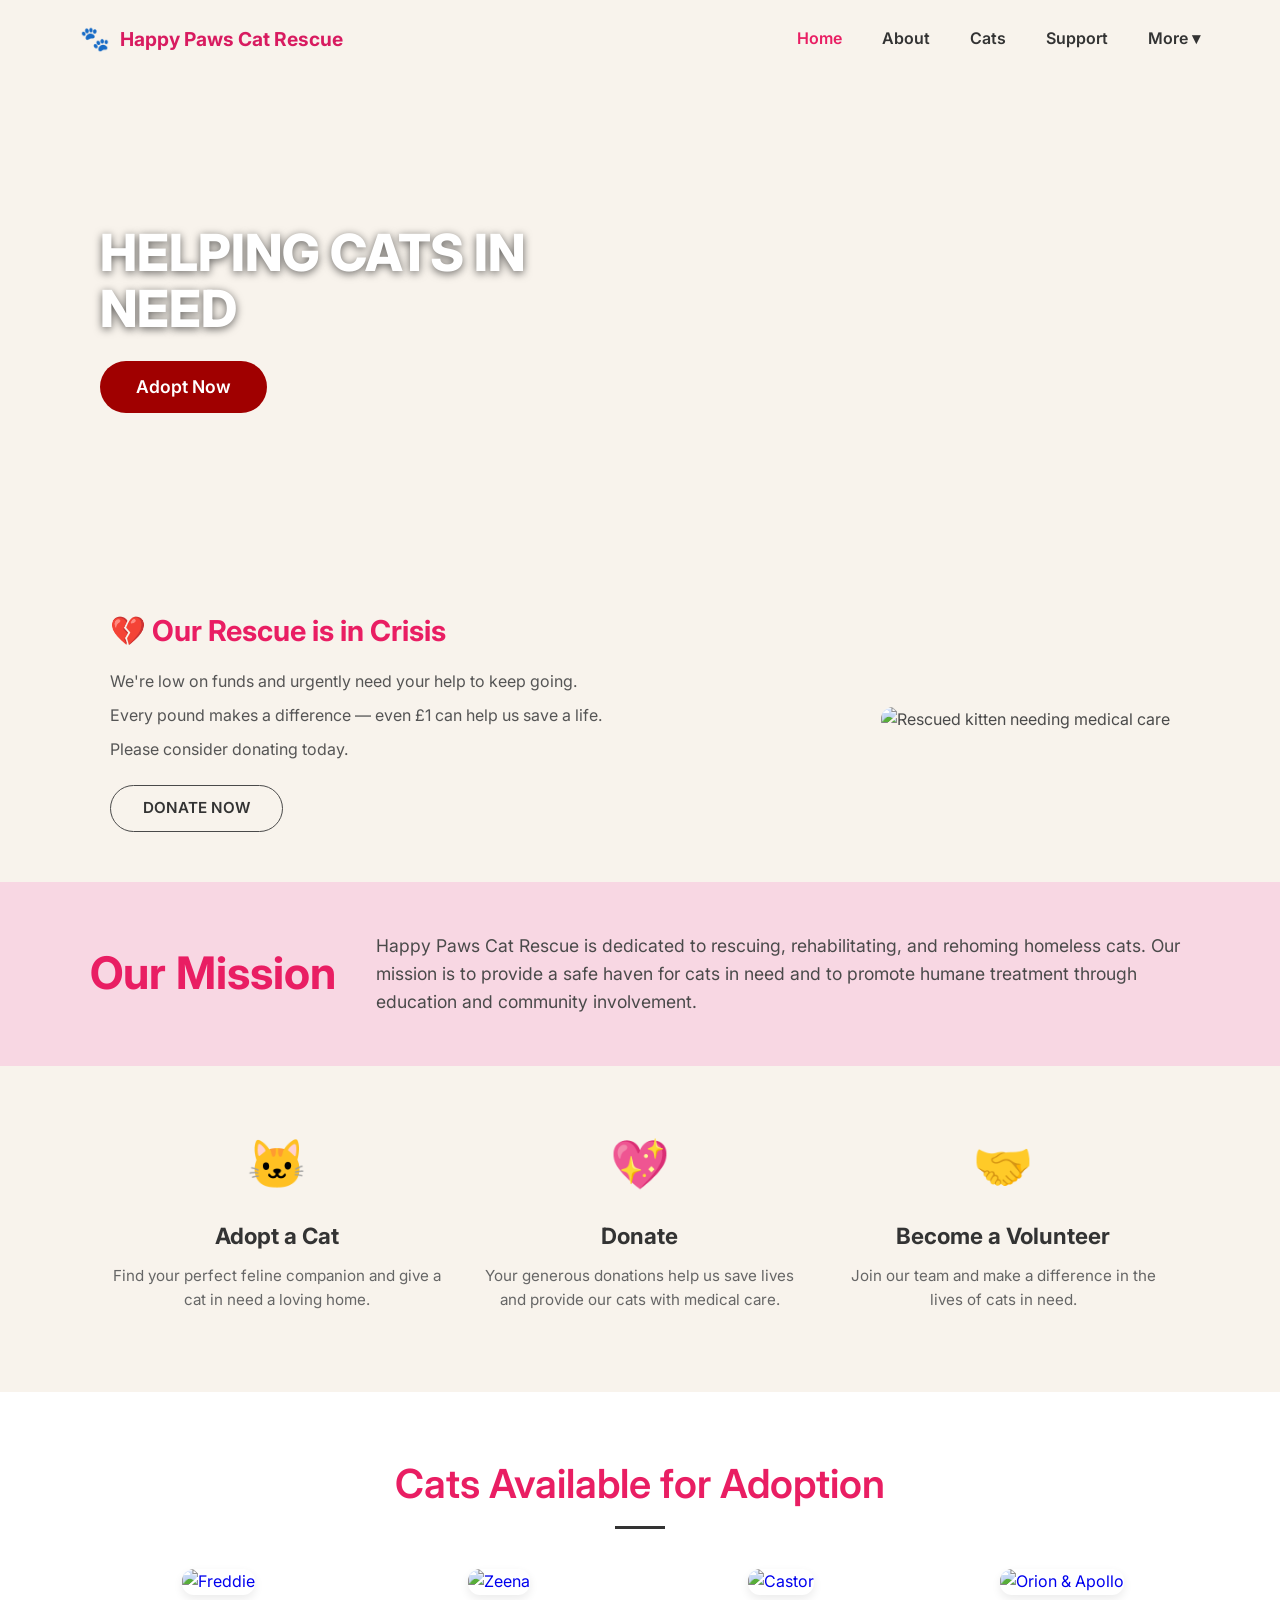
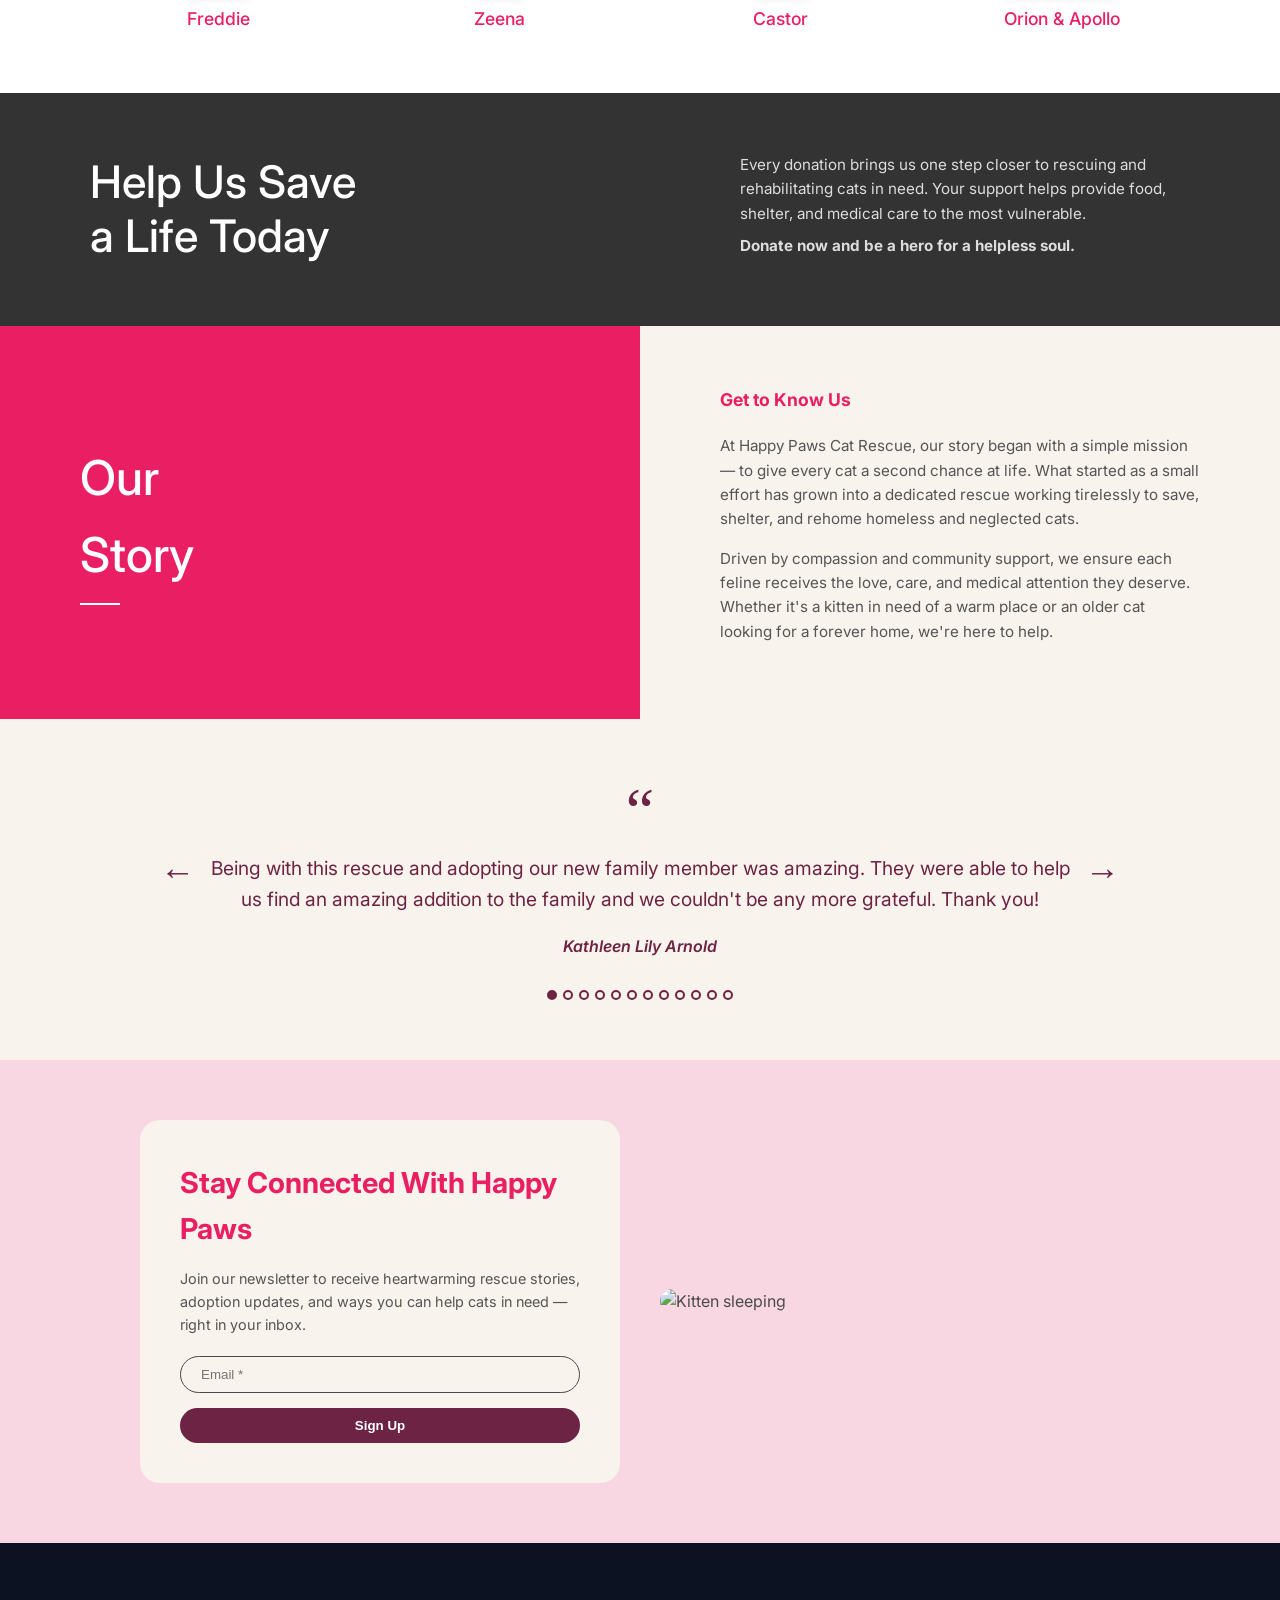
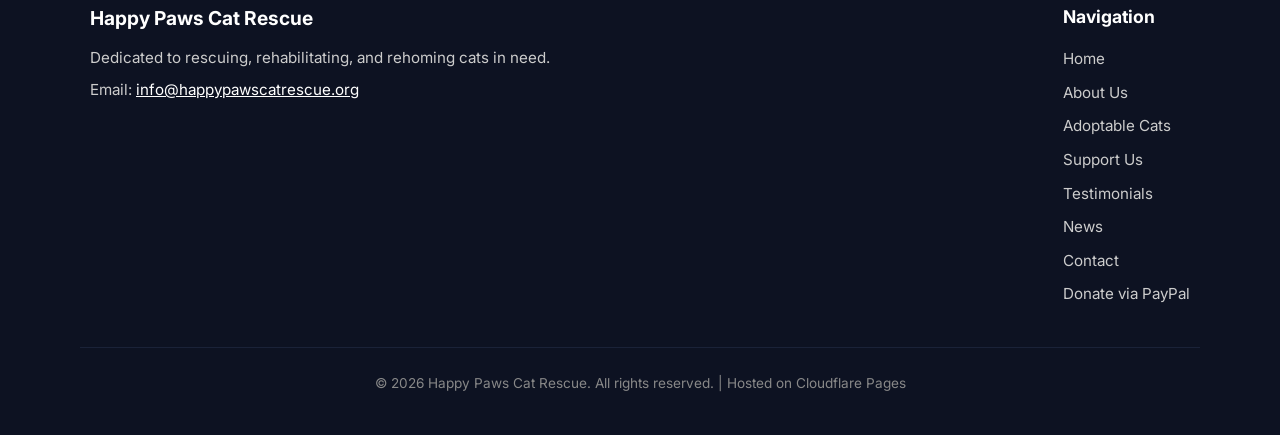
==== commit 5aa64516: "Update index.html" ====
--- a/index.html
+++ b/index.html
@@ -609,7 +609,7 @@
   <!-- Header / Navigation -->
   <header class="navbar">
     <a href="index.html" class="logo">
-      <span class="logo-icon">🐾</span> HAPPY PAWS
+      <span class="logo-icon">🐾</span> Happy Paws Cat Rescue
     </a>
     <nav>
       <ul class="nav-links">
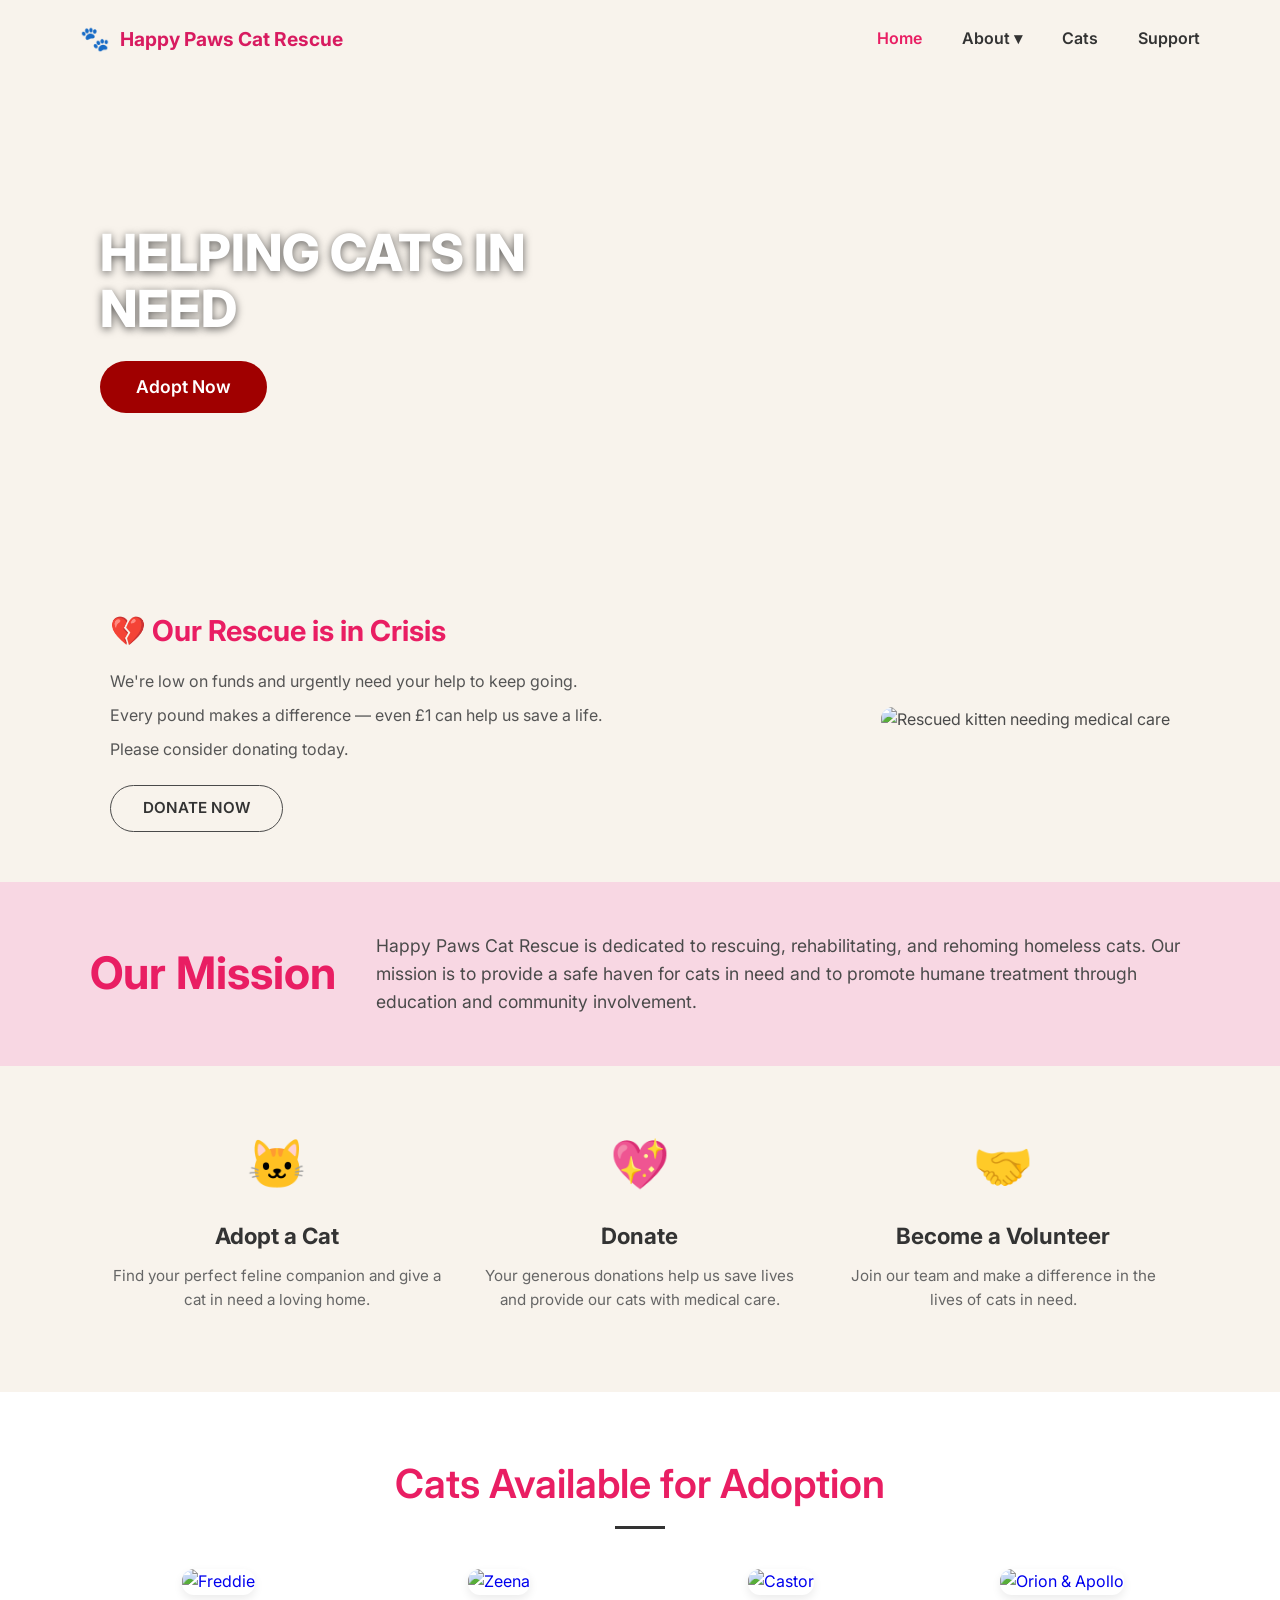
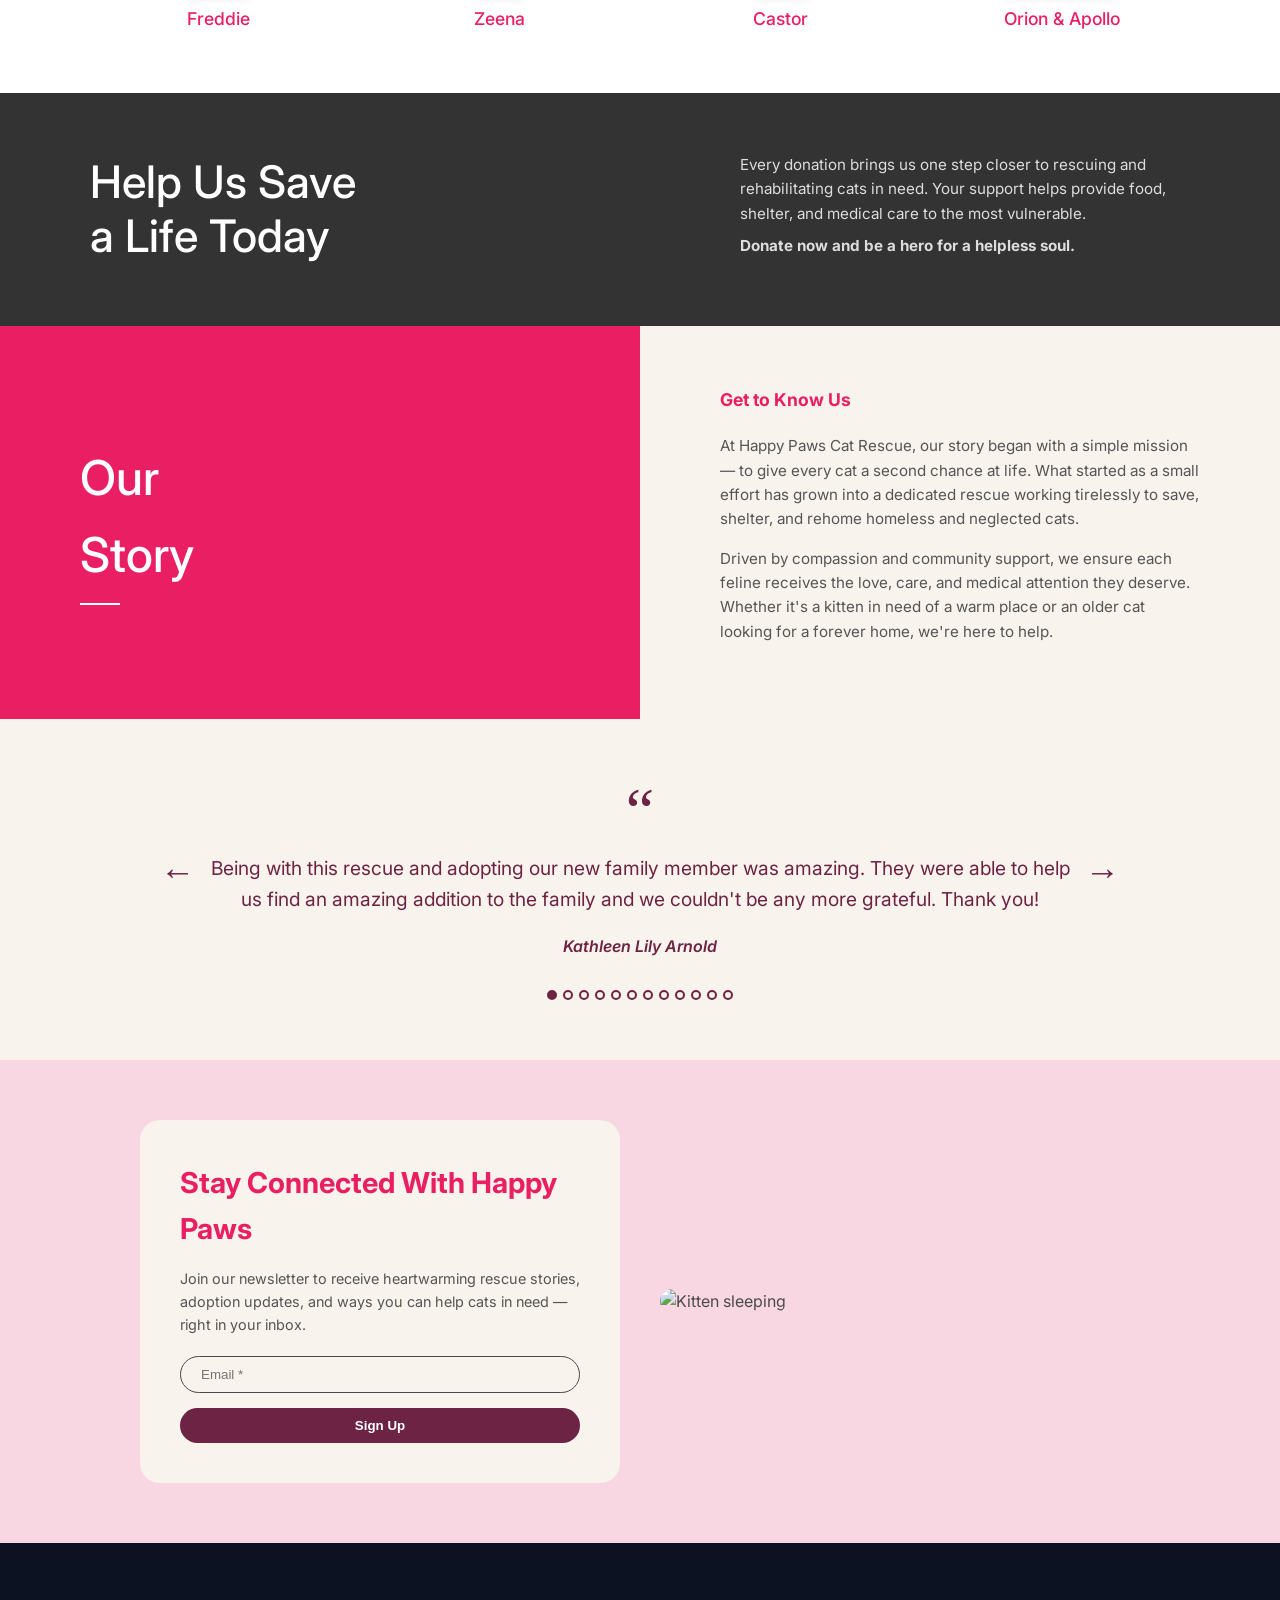
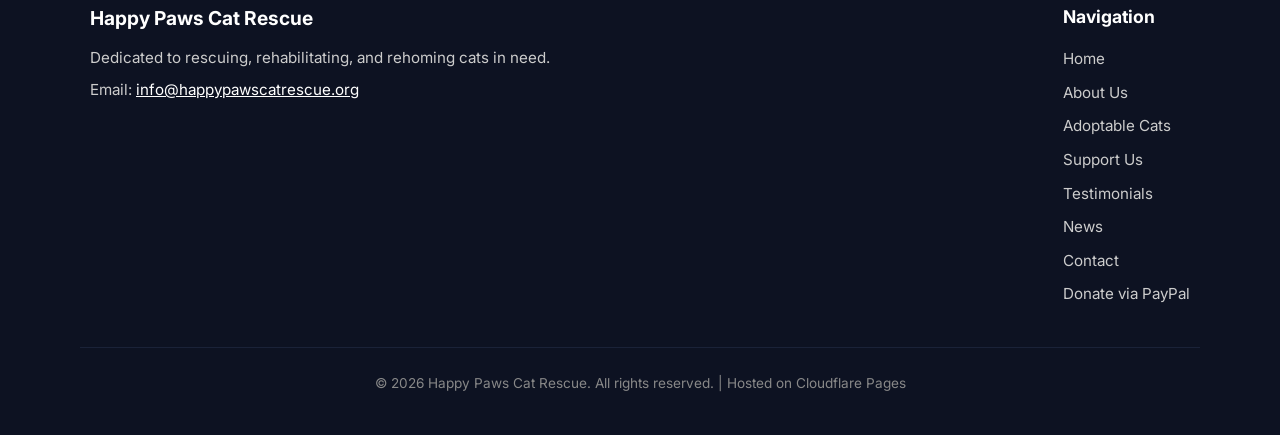
==== commit 0a2fe551: "Update index.html" ====
--- a/index.html
+++ b/index.html
@@ -7,6 +7,7 @@
   <link rel="preconnect" href="https://fonts.googleapis.com">
   <link rel="preconnect" href="https://fonts.gstatic.com" crossorigin>
   <link href="https://fonts.googleapis.com/css2?family=Inter:wght@400;500;600;700&display=swap" rel="stylesheet">
+  <link rel="stylesheet" href="style.css">
   <style>
     * {
       box-sizing: border-box;
@@ -72,7 +73,7 @@
       top: 100%;
       left: 0;
       background-color: #ffffff;
-      min-width: 160px;
+      min-width: 170px;
       box-shadow: 0 4px 12px rgba(0, 0, 0, 0.15);
       border-radius: 8px;
       padding: 8px 0;
@@ -606,7 +607,6 @@
 </head>
 <body>
 
-  <!-- Header / Navigation -->
   <header class="navbar">
     <a href="index.html" class="logo">
       <span class="logo-icon">🐾</span> Happy Paws Cat Rescue
@@ -614,22 +614,21 @@
     <nav>
       <ul class="nav-links">
         <li><a href="index.html" class="active">Home</a></li>
-        <li><a href="about.html">About</a></li>
-        <li><a href="cats.html">Cats</a></li>
-        <li><a href="support.html">Support</a></li>
         <li class="dropdown">
-          <a href="javascript:void(0)" class="dropdown-toggle">More ▾</a>
+          <a href="about.html" class="dropdown-toggle">About ▾</a>
           <ul class="dropdown-menu">
+            <li><a href="about.html">About Us</a></li>
             <li><a href="testimonials.html">Testimonials</a></li>
             <li><a href="news.html">News</a></li>
             <li><a href="contact.html">Contact</a></li>
           </ul>
         </li>
+        <li><a href="cats.html">Cats</a></li>
+        <li><a href="support.html">Support</a></li>
       </ul>
     </nav>
   </header>
 
-  <!-- Hero Section -->
   <section class="hero-banner">
     <div class="hero-content">
       <h1>HELPING CATS IN NEED</h1>
@@ -637,7 +636,6 @@
     </div>
   </section>
 
-  <!-- Crisis Banner Section -->
   <section class="crisis-section">
     <div class="crisis-text">
       <h2>💔 Our Rescue is in Crisis</h2>
@@ -651,7 +649,6 @@
     </div>
   </section>
 
-  <!-- Mission Strip -->
   <section class="mission-strip">
     <div class="mission-container">
       <h2 class="mission-title">Our Mission</h2>
@@ -659,7 +656,6 @@
     </div>
   </section>
 
-  <!-- Quick Impact Action Grid -->
   <section class="impact-grid">
     <div class="impact-card">
       <div class="impact-card-icon">🐱</div>
@@ -678,7 +674,6 @@
     </div>
   </section>
 
-  <!-- Cats Available Preview -->
   <section class="cats-preview-section">
     <h2>Cats Available for Adoption</h2>
     <div class="divider-line"></div>
@@ -703,7 +698,6 @@
     </div>
   </section>
 
-  <!-- Help Us Save Banner -->
   <section class="dark-help-banner">
     <div class="dark-help-container">
       <h2>Help Us Save<br>a Life Today</h2>
@@ -714,7 +708,6 @@
     </div>
   </section>
 
-  <!-- Our Story Grid -->
   <section class="story-grid">
     <div class="story-pink-box">
       <h2>Our<br>Story</h2>
@@ -727,96 +720,82 @@
     </div>
   </section>
 
-  <!-- Manual Testimonials Carousel Section (No Auto-Scroll) -->
   <section class="testimonials-slider-section">
     <button class="nav-arrow left" onclick="prevSlide()">&larr;</button>
     <button class="nav-arrow right" onclick="nextSlide()">&rarr;</button>
 
-    <!-- 1. Kathleen Lily Arnold -->
     <div class="slide-item active">
       <div class="slide-quote-mark">“</div>
       <p class="slider-quote-text">Being with this rescue and adopting our new family member was amazing. They were able to help us find an amazing addition to the family and we couldn't be any more grateful. Thank you!</p>
       <p class="slider-author-name">Kathleen Lily Arnold</p>
     </div>
 
-    <!-- 2. Megan Sobotowska -->
     <div class="slide-item">
       <div class="slide-quote-mark">“</div>
       <p class="slider-quote-text">Where do I even start! What an AMAZING experience from start to finish we have had adopting our beautiful kittens. Such a professional and knowledgeable service. Katrina you are a blessing to the world!</p>
       <p class="slider-author-name">Megan Sobotowska</p>
     </div>
 
-    <!-- 3. Susan Scott -->
     <div class="slide-item">
       <div class="slide-quote-mark">“</div>
       <p class="slider-quote-text">We adopted a beautiful cat called Penny from this cat rescue charity and could not fault it. We had great communication throughout the adoption process. Penny was dropped off with toys, a cat tower, food and litter tray!</p>
       <p class="slider-author-name">Susan Scott</p>
     </div>
 
-    <!-- 4. Tracey McCarthy -->
     <div class="slide-item">
       <div class="slide-quote-mark">“</div>
       <p class="slider-quote-text">Katrina offered space to Chester, a beautiful tabby boy. Vicki kindly drove to Stafford Services to collect him. I am so grateful — this boy deserves a forever home and Happy Paws have given him that chance.</p>
       <p class="slider-author-name">Tracey McCarthy</p>
     </div>
 
-    <!-- 5. Lucca Addy -->
     <div class="slide-item">
       <div class="slide-quote-mark">“</div>
       <p class="slider-quote-text">We are the delighted new owners of Kitty and Rosie. The care that the cats have had with their fosterer before reaching us has been super. We cannot recommend this organisation highly enough!</p>
       <p class="slider-author-name">Lucca Addy</p>
     </div>
 
-    <!-- 6. Maggie Gilchrist -->
     <div class="slide-item">
       <div class="slide-quote-mark">“</div>
       <p class="slider-quote-text">I have been a supporter of Happy Paws for some time now. Katrina works tirelessly to ensure the best for every cat/kitten that comes into her care. I would 100% recommend Happy Paws for adoption!</p>
       <p class="slider-author-name">Maggie Gilchrist</p>
     </div>
 
-    <!-- 7. Charlotte Harte -->
     <div class="slide-item">
       <div class="slide-quote-mark">“</div>
       <p class="slider-quote-text">Katrina has been the BIGGEST help in saving my life and my precious kitties. The time, effort, money, miles and energy that Kat puts in to help is unmatched. Thank you so much Kat!</p>
       <p class="slider-author-name">Charlotte Harte</p>
     </div>
 
-    <!-- 8. Petra Kucerova -->
     <div class="slide-item">
       <div class="slide-quote-mark">“</div>
       <p class="slider-quote-text">Amazing experience. Katrina Rose was amazing, very pleasant and responsive. Even set up a chat so I could get to know Milo. The love and dedication of this rescue is second to none!</p>
       <p class="slider-author-name">Petra Kucerova</p>
     </div>
 
-    <!-- 9. Purrs Cat Rescue -->
     <div class="slide-item">
       <div class="slide-quote-mark">“</div>
       <p class="slider-quote-text">An absolutely wonderful team! It's lovely to see the work they do for the kitties in their area, finding them their forever homes, providing foster care & offering help and advice.</p>
       <p class="slider-author-name">Purrs Cat Rescue</p>
     </div>
 
-    <!-- 10. Jessica Barton -->
     <div class="slide-item">
       <div class="slide-quote-mark">“</div>
       <p class="slider-quote-text">Five star! I have nothing except good words to say about this lovely rescue whose kind intentions and love for cats show through their work. Thank you for all that you do!</p>
       <p class="slider-author-name">Jessica Barton</p>
     </div>
 
-    <!-- 11. Janice Peart -->
     <div class="slide-item">
       <div class="slide-quote-mark">“</div>
       <p class="slider-quote-text">I help run Pet Angels Wearside and have worked alongside Katrina a lot. She took in an elderly cat that needed emergency vet treatment and then found the perfect home for her!</p>
       <p class="slider-author-name">Janice Peart</p>
     </div>
 
-    <!-- 12. Nichola Davey & Corinna Laurie -->
     <div class="slide-item">
       <div class="slide-quote-mark">“</div>
       <p class="slider-quote-text">Communication was amazing from the start and Katrina and Vicki were really helpful. What a wonderful charity doing amazing work. The cats are so cared for!</p>
       <p class="slider-author-name">Nichola Davey & Corinna Laurie</p>
     </div>
 
-    <!-- Dot Indicators for all 12 slides -->
     <div class="dots-row">
       <span class="dot-item active" onclick="setSlide(0)"></span>
       <span class="dot-item" onclick="setSlide(1)"></span>
@@ -833,7 +812,6 @@
     </div>
   </section>
 
-  <!-- Newsletter Section -->
   <section class="newsletter-section">
     <div class="newsletter-card">
       <div class="newsletter-form-wrapper">
@@ -850,7 +828,6 @@
     </div>
   </section>
 
-  <!-- Dark Two-Column Global Footer -->
   <footer class="dark-footer">
     <div class="footer-top-grid">
       <div class="footer-info-col">
@@ -877,7 +854,6 @@
     </div>
   </footer>
 
-  <!-- Manual-Only Carousel Script (No Auto-Scroll) -->
   <script>
     let currentIdx = 0;
     const slides = document.querySelectorAll('.slide-item');
--- a/style.css
+++ b/style.css
@@ -0,0 +1,174 @@
+/* ===================================================
+   GLOBAL BASE RESETS
+   =================================================== */
+* {
+  box-sizing: border-box;
+  margin: 0;
+  padding: 0;
+}
+
+body {
+  font-family: 'Inter', sans-serif;
+  background-color: #F8F3EC;
+  color: #4A4A4A;
+  line-height: 1.6;
+  overflow-x: hidden; /* Prevents horizontal screen shift */
+}
+
+img, iframe {
+  max-width: 100%;
+}
+
+/* ===================================================
+   UNIVERSAL MOBILE RESPONSIVE OVERRIDES (max-width: 768px)
+   =================================================== */
+@media (max-width: 768px) {
+
+  /* 1. Navbar Container Fix */
+  .navbar {
+    flex-direction: column !important;
+    align-items: center !important;
+    padding: 15px 15px !important;
+    background-color: #F8F3EC !important;
+    gap: 12px !important;
+    width: 100% !important;
+  }
+
+  /* 2. Brand / Logo Fix - Prevents 4-line vertical text squishing */
+  .logo {
+    font-size: 1.1rem !important;
+    white-space: nowrap !important; /* Forces logo on a clean single line */
+    justify-content: center !important;
+    width: 100% !important;
+  }
+
+  .logo-icon {
+    font-size: 1.3rem !important;
+  }
+
+  /* 3. Navigation Bar Layout Fix */
+  nav {
+    width: 100% !important;
+  }
+
+  .nav-links {
+    display: flex !important;
+    justify-content: center !important;
+    align-items: center !important;
+    gap: 12px !important;
+    flex-wrap: wrap !important;
+    width: 100% !important;
+  }
+
+  .nav-links a {
+    font-size: 0.9rem !important;
+    padding: 4px 6px !important;
+  }
+
+  /* 4. Dropdown Menu Overlay Fix */
+  .dropdown-menu {
+    position: absolute !important;
+    top: 100% !important;
+    right: 50% !important;
+    transform: translateX(50%) !important; /* Centers dropdown cleanly */
+    background-color: #ffffff !important;
+    border: 1px solid #6D2344 !important;
+    box-shadow: 0 8px 20px rgba(0,0,0,0.15) !important;
+    z-index: 9999 !important;
+  }
+
+  /* 5. Hero Banner Rescaling */
+  .hero-banner {
+    height: 280px !important;
+    padding-left: 15px !important;
+    padding-right: 15px !important;
+    justify-content: center !important;
+    text-align: center !important;
+  }
+
+  .hero-content {
+    max-width: 100% !important;
+  }
+
+  .hero-content h1 {
+    font-size: 1.8rem !important;
+    letter-spacing: 0px !important;
+  }
+
+  .btn-pill-red {
+    padding: 10px 28px !important;
+    font-size: 0.95rem !important;
+  }
+
+  /* 6. Section Container Stack (Desktop 2-Col -> Mobile 1-Col) */
+  .crisis-section,
+  .mission-container,
+  .dark-help-container,
+  .newsletter-card,
+  .support-block,
+  .about-container,
+  .story-grid,
+  .footer-top-grid,
+  .modal-body {
+    flex-direction: column !important;
+    grid-template-columns: 1fr !important;
+    gap: 25px !important;
+    text-align: center !important;
+    padding-left: 15px !important;
+    padding-right: 15px !important;
+  }
+
+  /* 7. Image Container Mobile Scaling */
+  .crisis-img-wrapper img,
+  .newsletter-img img {
+    width: 100% !important;
+    height: 220px !important;
+  }
+
+  .circle-img-wrapper {
+    width: 200px !important;
+    height: 200px !important;
+  }
+
+  .dark-help-container h2,
+  .mission-title,
+  .story-pink-box h2 {
+    font-size: 1.8rem !important;
+  }
+
+  .story-pink-box,
+  .story-text-box {
+    padding: 35px 20px !important;
+  }
+
+  /* 8. Overlapping Cards Edge Bleed Fix */
+  .about-card {
+    margin-right: 0 !important;
+    margin-top: 0 !important;
+    padding: 25px 20px !important;
+  }
+
+  .form-wrapper {
+    margin-top: -60px !important;
+    padding: 0 15px !important;
+  }
+
+  /* 9. Testimonials Carousel Navigation Controls */
+  .testimonials-slider-section,
+  .slideshow-container {
+    padding: 40px 15px !important;
+  }
+
+  .nav-arrow.left {
+    left: -5px !important;
+  }
+
+  .nav-arrow.right {
+    right: -5px !important;
+  }
+
+  /* 10. Footer Layout */
+  .dark-footer {
+    padding: 40px 20px 30px !important;
+  }
+}
